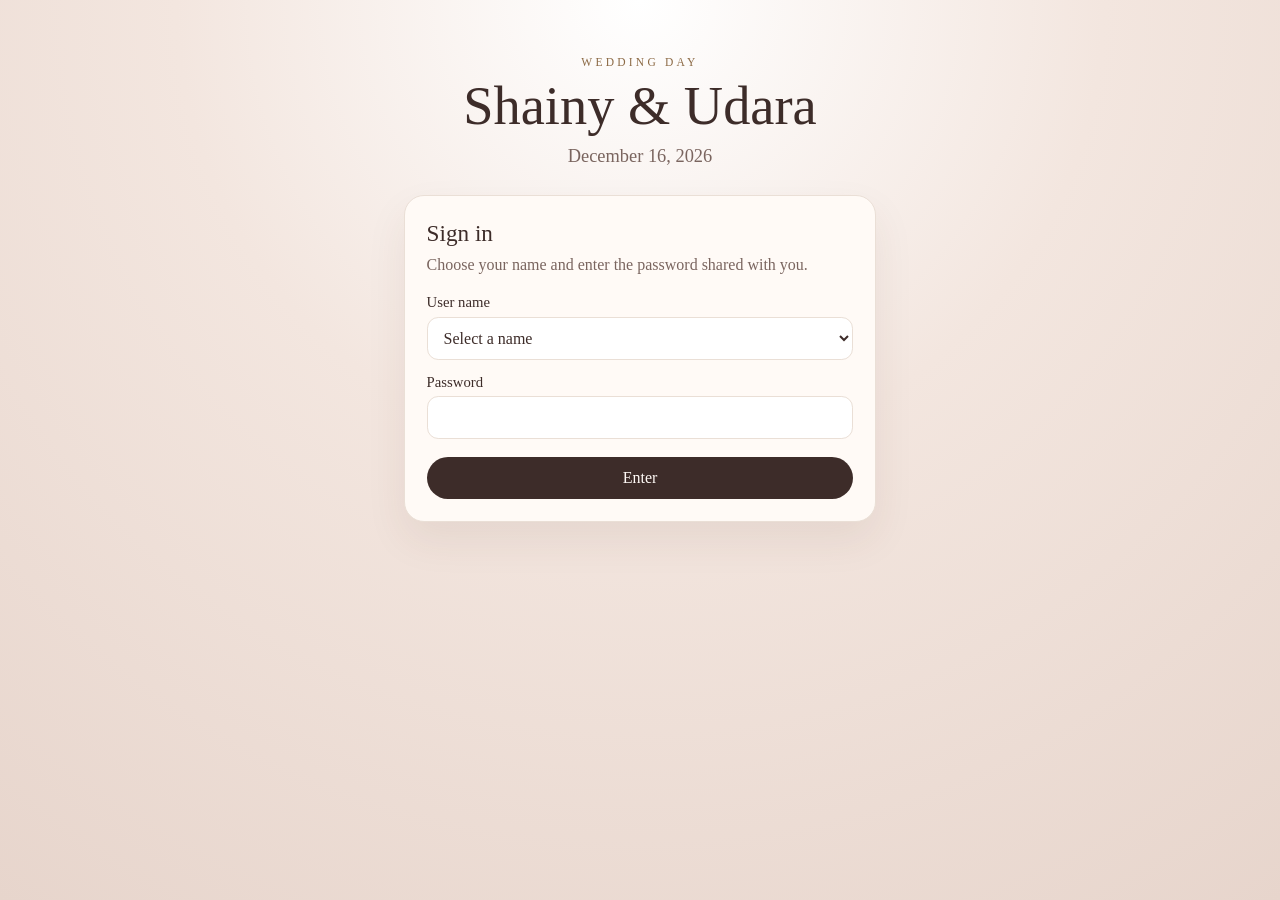
==== index.html @ 3e4f76e8 "Add files via upload" ====
<!DOCTYPE html>
<html lang="en">
<head>
  <meta charset="UTF-8">
  <meta name="viewport" content="width=device-width, initial-scale=1">
  <title>Shainy &amp; Udara · Dec 16, 2026</title>
  <link rel="stylesheet" href="styles.css">
</head>
<body>
  <div class="page">
    <header class="mast">
      <p class="eyebrow">Wedding day</p>
      <h1>Shainy &amp; Udara</h1>
      <p class="date">December 16, 2026</p>
    </header>

    <main id="gate" class="card">
      <h2>Sign in</h2>
      <p class="lead">Choose your name and enter the password shared with you.</p>

      <form id="login-form" autocomplete="on">
        <label for="user">User name</label>
        <select id="user" name="username" required>
          <option value="" selected disabled>Select a name</option>
          <option>Udara</option>
          <option>Shainy</option>
          <option>Grandeezza</option>
          <option>VMASTER</option>
          <option>Senuri-Deco</option>
          <option>WIFI music</option>
          <option value="__other">Other</option>
        </select>

        <div id="other-wrap" class="other-wrap" hidden>
          <label for="other-user">Other name</label>
          <select id="other-user" name="otherUsername">
            <option value="" selected disabled>Select a name</option>
            <option>Naveen</option>
            <option>Roshen</option>
            <option>Sewwandi</option>
            <option>Shehan</option>
            <option>Sandani</option>
            <option>Dilki</option>
            <option>Udari</option>
            <option>Shashik</option>
            <option>Samith</option>
            <option>Ruchira</option>
            <option>Ruwan</option>
            <option>Sanda</option>
            <option>Dulitha</option>
          </select>
        </div>

        <label for="password">Password</label>
        <input id="password" name="password" type="password" autocomplete="current-password" required>

        <p id="login-error" class="error" role="alert" hidden>That name and password do not match. Try again.</p>

        <button type="submit">Enter</button>
      </form>
    </main>

    <main id="home" class="card home" hidden>
      <p class="welcome">Welcome, <span id="who"></span></p>
      <p class="lead">This page is ready for the wedding checks we will add next.</p>
      <button id="sign-out" type="button">Sign out</button>
    </main>
  </div>
  <script src="app.js"></script>
</body>
</html>
---- styles.css ----
:root {
  --ink: #3d2c29;
  --muted: #7a655f;
  --paper: #fffaf6;
  --line: #eadfd6;
  --gold: #8c6a45;
  --blush: #f3e6df;
  --error: #8f3d3d;
}

* { box-sizing: border-box; }

body {
  margin: 0;
  min-height: 100vh;
  font-family: Georgia, "Times New Roman", serif;
  color: var(--ink);
  background:
    radial-gradient(circle at top, #fff 0%, var(--blush) 42%, #e7d5cc 100%);
}

.page {
  max-width: 32rem;
  margin: 0 auto;
  padding: 3.5rem 1.25rem 4rem;
}

.mast {
  text-align: center;
  margin-bottom: 1.75rem;
}

.eyebrow {
  letter-spacing: 0.28em;
  text-transform: uppercase;
  font-size: 0.72rem;
  color: var(--gold);
  margin: 0 0 0.6rem;
}

h1 {
  font-weight: normal;
  font-size: clamp(2.4rem, 7vw, 3.4rem);
  margin: 0;
  line-height: 1.05;
}

.date {
  margin: 0.7rem 0 0;
  font-size: 1.15rem;
  color: var(--muted);
}

.card {
  background: var(--paper);
  border: 1px solid var(--line);
  border-radius: 1.25rem;
  padding: 1.5rem 1.35rem 1.4rem;
  box-shadow: 0 18px 40px rgba(90, 55, 40, 0.08);
}

h2 {
  margin: 0 0 0.35rem;
  font-weight: normal;
  font-size: 1.45rem;
}

.lead {
  margin: 0 0 1.15rem;
  color: var(--muted);
  line-height: 1.45;
}

label {
  display: block;
  font-size: 0.92rem;
  margin: 0.85rem 0 0.35rem;
}

select,
input,
button {
  font: inherit;
}

select,
input {
  width: 100%;
  padding: 0.7rem 0.75rem;
  border: 1px solid var(--line);
  border-radius: 0.7rem;
  background: #fff;
  color: var(--ink);
}

button {
  width: 100%;
  margin-top: 1.15rem;
  padding: 0.75rem 1rem;
  border: 0;
  border-radius: 999px;
  background: var(--ink);
  color: #fffaf6;
  cursor: pointer;
}

button:hover { background: #2a1e1c; }

.other-wrap { margin-top: 0.2rem; }

.error {
  margin: 0.85rem 0 0;
  color: var(--error);
  font-size: 0.95rem;
}

.welcome {
  margin: 0 0 0.4rem;
  font-size: 1.35rem;
}
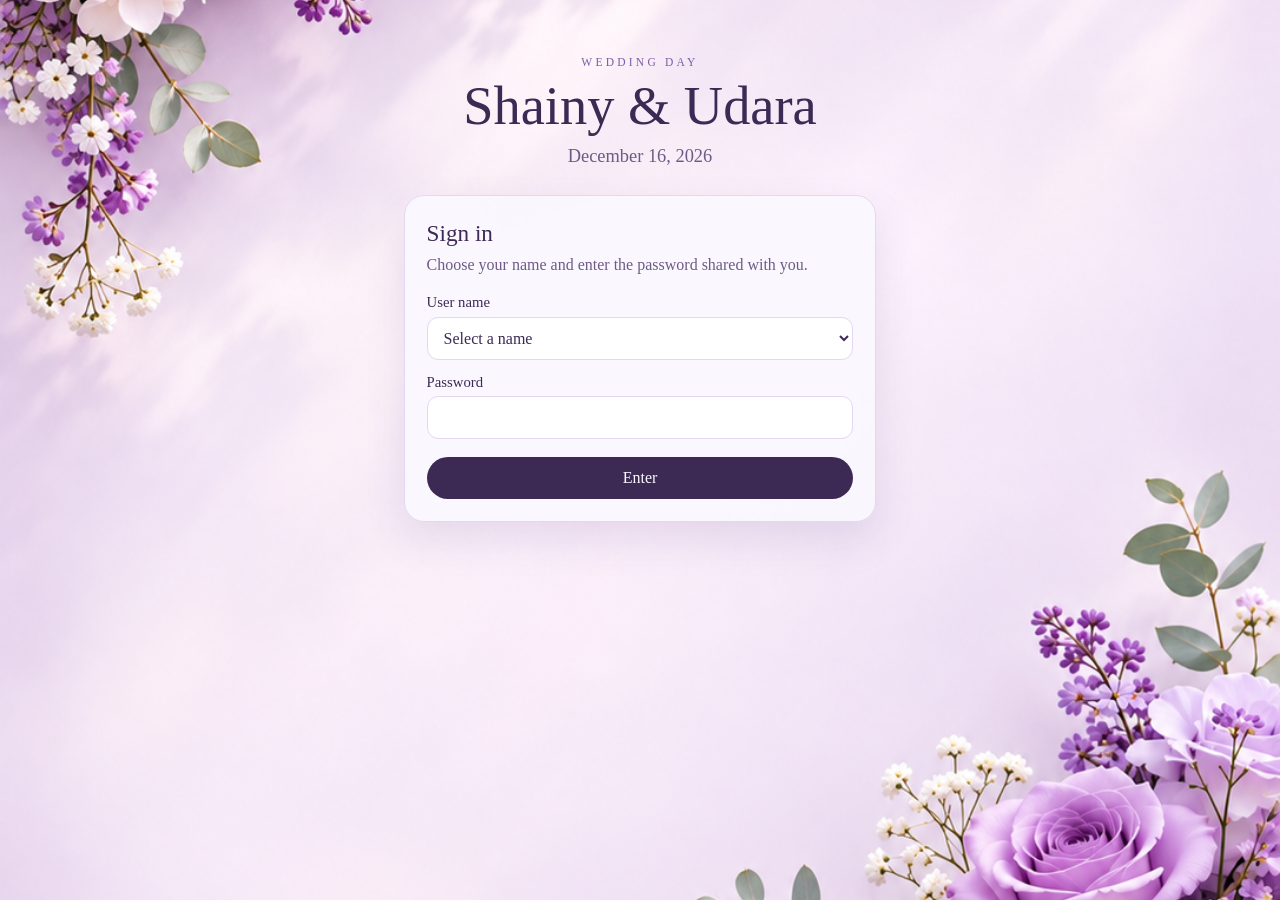
==== commit c081824e: "Add files via upload" ====
--- a/index.html
+++ b/index.html
@@ -18,7 +18,7 @@
       <h2>Sign in</h2>
       <p class="lead">Choose your name and enter the password shared with you.</p>
 
-      <form id="login-form" autocomplete="on">
+      <form id="login-form" autocomplete="off">
         <label for="user">User name</label>
         <select id="user" name="username" required>
           <option value="" selected disabled>Select a name</option>
--- a/styles.css
+++ b/styles.css
@@ -1,11 +1,11 @@
 :root {
-  --ink: #3d2c29;
-  --muted: #7a655f;
-  --paper: #fffaf6;
-  --line: #eadfd6;
-  --gold: #8c6a45;
-  --blush: #f3e6df;
-  --error: #8f3d3d;
+  --ink: #3c2a55;
+  --muted: #6d5b86;
+  --paper: #fbf8ff;
+  --line: #e3d7f2;
+  --gold: #7a5ea8;
+  --blush: #efe6fb;
+  --error: #8a3d62;
 }
 
 * { box-sizing: border-box; }
@@ -16,7 +16,8 @@
   font-family: Georgia, "Times New Roman", serif;
   color: var(--ink);
   background:
-    radial-gradient(circle at top, #fff 0%, var(--blush) 42%, #e7d5cc 100%);
+    url("Lavender%20Floral%20Elegance%20Background.png") center / cover no-repeat fixed,
+    #efe6fb;
 }
 
 .page {
@@ -52,11 +53,11 @@
 }
 
 .card {
-  background: var(--paper);
+  background: rgba(251, 248, 255, 0.92);
   border: 1px solid var(--line);
   border-radius: 1.25rem;
   padding: 1.5rem 1.35rem 1.4rem;
-  box-shadow: 0 18px 40px rgba(90, 55, 40, 0.08);
+  box-shadow: 0 18px 40px rgba(74, 48, 120, 0.12);
 }
 
 h2 {
@@ -100,11 +101,11 @@
   border: 0;
   border-radius: 999px;
   background: var(--ink);
-  color: #fffaf6;
+  color: #fbf8ff;
   cursor: pointer;
 }
 
-button:hover { background: #2a1e1c; }
+button:hover { background: #2c1d44; }
 
 .other-wrap { margin-top: 0.2rem; }
 
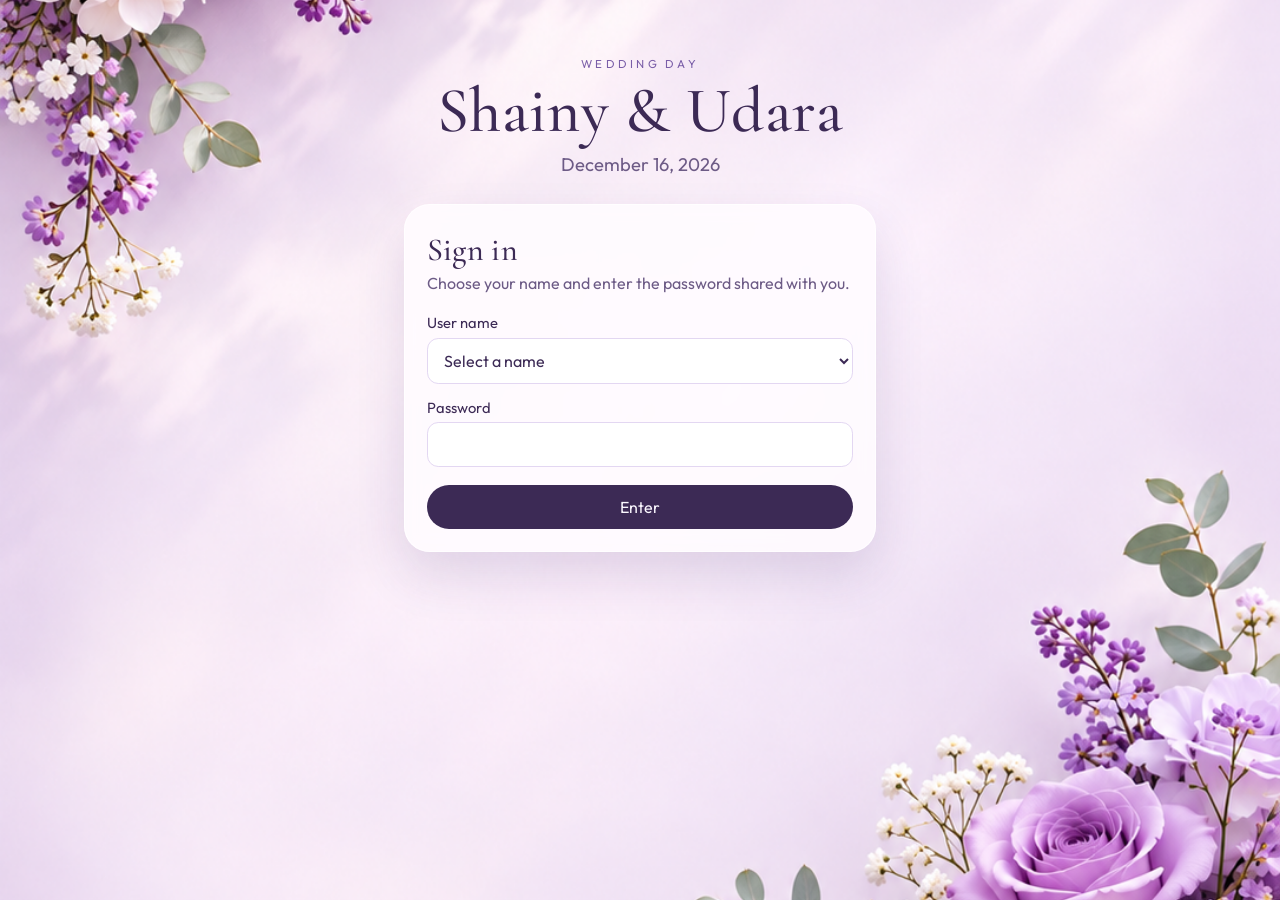
==== commit dadf2a2b: "Add files via upload" ====
--- a/index.html
+++ b/index.html
@@ -4,6 +4,9 @@
   <meta charset="UTF-8">
   <meta name="viewport" content="width=device-width, initial-scale=1">
   <title>Shainy &amp; Udara · Dec 16, 2026</title>
+  <link rel="preconnect" href="https://fonts.googleapis.com">
+  <link rel="preconnect" href="https://fonts.gstatic.com" crossorigin>
+  <link href="https://fonts.googleapis.com/css2?family=Cormorant+Garamond:ital,wght@0,500;0,600;1,500&family=Outfit:wght@300;400;500&display=swap" rel="stylesheet">
   <link rel="stylesheet" href="styles.css">
 </head>
 <body>
@@ -62,8 +65,9 @@
 
     <main id="home" class="card home" hidden>
       <p class="welcome">Welcome, <span id="who"></span></p>
-      <p class="lead">This page is ready for the wedding checks we will add next.</p>
-      <button id="sign-out" type="button">Sign out</button>
+      <p class="lead">Choose a section to open.</p>
+      <nav id="sections" class="sections" aria-label="Wedding sections"></nav>
+      <button id="sign-out" type="button" class="quiet">Sign out</button>
     </main>
   </div>
   <script src="app.js"></script>
--- a/styles.css
+++ b/styles.css
@@ -1,3 +1,5 @@
+@import url("https://fonts.googleapis.com/css2?family=Cormorant+Garamond:ital,wght@0,500;0,600;1,500&family=Outfit:wght@300;400;500&display=swap");
+
 :root {
   --ink: #3c2a55;
   --muted: #6d5b86;
@@ -13,10 +15,10 @@
 body {
   margin: 0;
   min-height: 100vh;
-  font-family: Georgia, "Times New Roman", serif;
+  font-family: Outfit, Georgia, sans-serif;
   color: var(--ink);
   background:
-    url("Lavender%20Floral%20Elegance%20Background.png") center / cover no-repeat fixed,
+    url("background.png") center / cover no-repeat,
     #efe6fb;
 }
 
@@ -40,10 +42,12 @@
 }
 
 h1 {
-  font-weight: normal;
-  font-size: clamp(2.4rem, 7vw, 3.4rem);
+  font-family: "Cormorant Garamond", Georgia, serif;
+  font-weight: 500;
+  font-size: clamp(2.8rem, 8vw, 4rem);
   margin: 0;
-  line-height: 1.05;
+  line-height: 0.95;
+  letter-spacing: 0.01em;
 }
 
 .date {
@@ -53,17 +57,21 @@
 }
 
 .card {
-  background: rgba(251, 248, 255, 0.92);
-  border: 1px solid var(--line);
-  border-radius: 1.25rem;
-  padding: 1.5rem 1.35rem 1.4rem;
-  box-shadow: 0 18px 40px rgba(74, 48, 120, 0.12);
-}
-
-h2 {
-  margin: 0 0 0.35rem;
-  font-weight: normal;
-  font-size: 1.45rem;
+  background: rgba(255, 252, 255, 0.86);
+  border: 1px solid rgba(255, 255, 255, 0.7);
+  border-radius: 1.6rem;
+  padding: 1.6rem 1.35rem 1.35rem;
+  box-shadow: 0 24px 50px rgba(62, 36, 110, 0.14);
+  backdrop-filter: blur(8px);
+}
+
+h2,
+.welcome {
+  font-family: "Cormorant Garamond", Georgia, serif;
+  font-weight: 500;
+  font-size: 2rem;
+  margin: 0 0 0.15rem;
+  letter-spacing: 0.01em;
 }
 
 .lead {
@@ -107,6 +115,83 @@
 
 button:hover { background: #2c1d44; }
 
+.sections {
+  display: grid;
+  gap: 0.65rem;
+  margin-top: 1rem;
+}
+
+.section-link {
+  display: flex;
+  align-items: center;
+  gap: 0.85rem;
+  padding: 0.72rem 0.85rem;
+  border-radius: 1rem;
+  background: rgba(255, 255, 255, 0.72);
+  border: 1px solid rgba(203, 182, 230, 0.7);
+  color: var(--ink);
+  text-decoration: none;
+  line-height: 1.25;
+}
+
+.section-link:hover {
+  background: #fff;
+  border-color: #b89ad8;
+  transform: translateY(-1px);
+}
+
+.section-icon {
+  width: 2.4rem;
+  height: 2.4rem;
+  flex: 0 0 auto;
+  display: grid;
+  place-items: center;
+  border-radius: 0.8rem;
+  background: linear-gradient(180deg, #f7f1ff, #efe4fb);
+  font-size: 1.15rem;
+}
+
+.section-copy {
+  display: flex;
+  flex-direction: column;
+  min-width: 0;
+}
+
+.section-copy strong {
+  font-weight: 500;
+  font-size: 0.98rem;
+}
+
+.section-copy span {
+  color: var(--muted);
+  font-size: 0.78rem;
+  font-weight: 300;
+}
+
+.section-go {
+  margin-left: auto;
+  color: var(--gold);
+  font-size: 1.1rem;
+}
+
+button.quiet {
+  background: transparent;
+  color: var(--muted);
+  border: 1px solid var(--line);
+}
+
+button.quiet:hover {
+  background: #fff;
+  color: var(--ink);
+}
+
+.back {
+  display: inline-block;
+  margin-bottom: 0.8rem;
+  color: var(--gold);
+  text-decoration: none;
+}
+
 .other-wrap { margin-top: 0.2rem; }
 
 .error {
@@ -115,7 +200,4 @@
   font-size: 0.95rem;
 }
 
-.welcome {
-  margin: 0 0 0.4rem;
-  font-size: 1.35rem;
-}
+.welcome { margin: 0 0 0.15rem; }
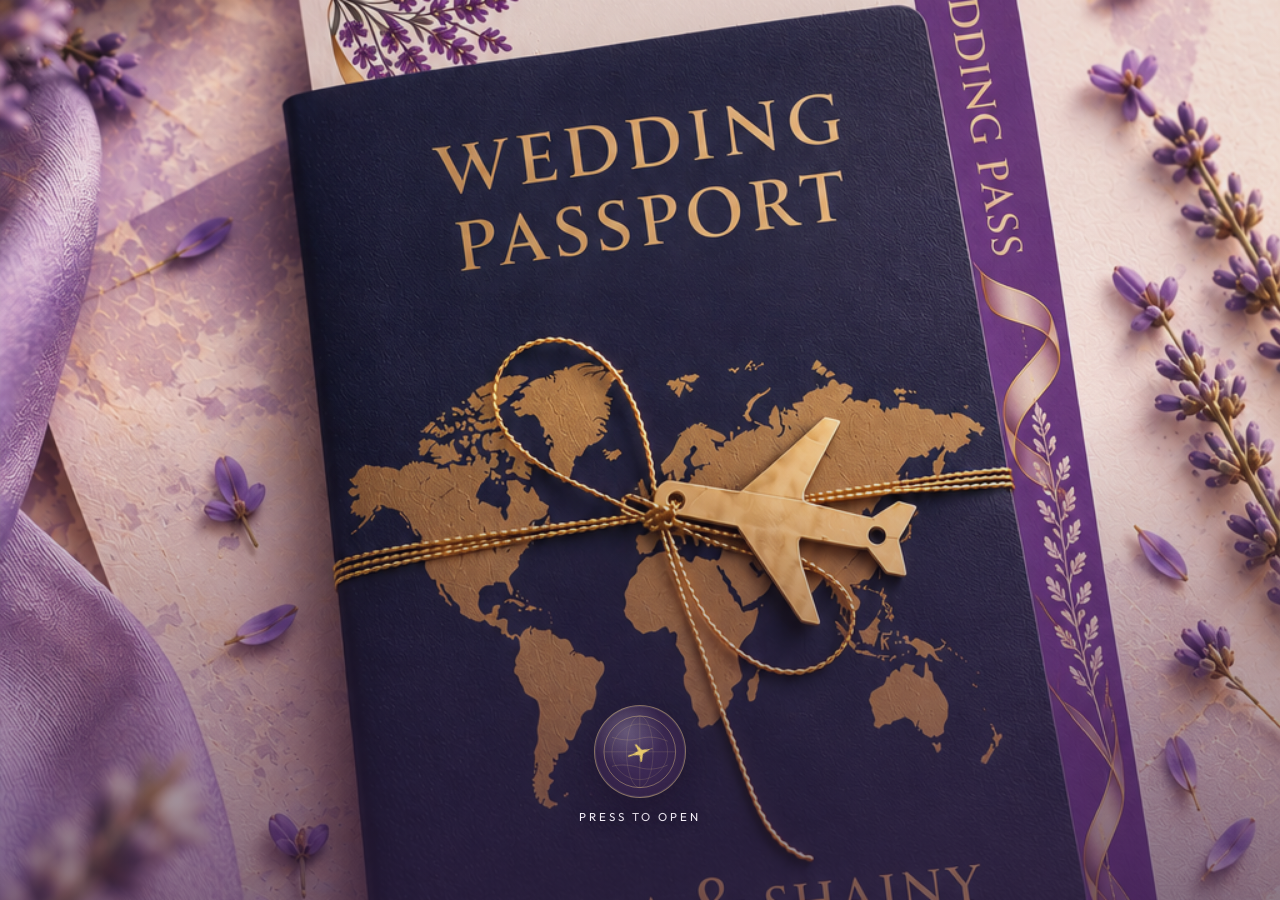
==== commit cbd425c0: "Add files via upload" ====
--- a/index.html
+++ b/index.html
@@ -1,75 +1,279 @@
 <!DOCTYPE html>
 <html lang="en">
-<head>
-  <meta charset="UTF-8">
-  <meta name="viewport" content="width=device-width, initial-scale=1">
-  <title>Shainy &amp; Udara · Dec 16, 2026</title>
-  <link rel="preconnect" href="https://fonts.googleapis.com">
-  <link rel="preconnect" href="https://fonts.gstatic.com" crossorigin>
-  <link href="https://fonts.googleapis.com/css2?family=Cormorant+Garamond:ital,wght@0,500;0,600;1,500&family=Outfit:wght@300;400;500&display=swap" rel="stylesheet">
-  <link rel="stylesheet" href="styles.css">
-</head>
-<body>
-  <div class="page">
-    <header class="mast">
-      <p class="eyebrow">Wedding day</p>
-      <h1>Shainy &amp; Udara</h1>
-      <p class="date">December 16, 2026</p>
-    </header>
-
-    <main id="gate" class="card">
-      <h2>Sign in</h2>
-      <p class="lead">Choose your name and enter the password shared with you.</p>
-
-      <form id="login-form" autocomplete="off">
-        <label for="user">User name</label>
-        <select id="user" name="username" required>
-          <option value="" selected disabled>Select a name</option>
-          <option>Udara</option>
-          <option>Shainy</option>
-          <option>Grandeezza</option>
-          <option>VMASTER</option>
-          <option>Senuri-Deco</option>
-          <option>WIFI music</option>
-          <option value="__other">Other</option>
-        </select>
-
-        <div id="other-wrap" class="other-wrap" hidden>
-          <label for="other-user">Other name</label>
-          <select id="other-user" name="otherUsername">
-            <option value="" selected disabled>Select a name</option>
-            <option>Naveen</option>
-            <option>Roshen</option>
-            <option>Sewwandi</option>
-            <option>Shehan</option>
-            <option>Sandani</option>
-            <option>Dilki</option>
-            <option>Udari</option>
-            <option>Shashik</option>
-            <option>Samith</option>
-            <option>Ruchira</option>
-            <option>Ruwan</option>
-            <option>Sanda</option>
-            <option>Dulitha</option>
-          </select>
+  <head>
+    <meta charset="UTF-8" />
+    <meta
+      name="viewport"
+      content="width=device-width, initial-scale=1.0, viewport-fit=cover"
+    />
+    <meta http-equiv="Cache-Control" content="no-cache, no-store, must-revalidate" />
+    <meta http-equiv="Pragma" content="no-cache" />
+    <meta http-equiv="Expires" content="0" />
+    <title>Udara & Shainy — Wedding Invitation</title>
+    <meta
+      name="description"
+      content="You're invited to the wedding of Udara & Shainy. Ceremony at 3:30 PM, St. Anne's Church, Kurana. Reception at 6:30 PM, Grandeeza Hotel, Negombo."
+    />
+    <link rel="preconnect" href="https://fonts.googleapis.com" />
+    <link rel="preconnect" href="https://fonts.gstatic.com" crossorigin />
+    <link
+      href="https://fonts.googleapis.com/css2?family=Cormorant+Garamond:ital,wght@0,400;0,500;0,600;1,400;1,500&family=Great+Vibes&family=Outfit:wght@300;400;500&display=swap"
+      rel="stylesheet"
+    />
+    <link rel="stylesheet" href="styles.css?v=20261121a" />
+  </head>
+  <body>
+    <!-- Premium cover — only the round button / text opens -->
+    <section class="cover" id="cover">
+      <div class="cover-media" aria-hidden="true">
+        <img
+          class="cover-photo"
+          src="cover.png"
+          alt=""
+          width="1080"
+          height="1920"
+          decoding="async"
+          draggable="false"
+        />
+        <div class="cover-veil"></div>
+      </div>
+
+      <div
+        class="open-btn"
+        id="openBtn"
+        role="button"
+        tabindex="0"
+        aria-label="Press to open the invitation"
+      >
+        <span class="open-orb" aria-hidden="true">
+          <svg class="open-map" viewBox="0 0 120 120" fill="none">
+            <circle cx="60" cy="60" r="54" stroke="currentColor" stroke-width="1.5" opacity="0.55" />
+            <circle cx="60" cy="60" r="42" stroke="currentColor" stroke-width="0.8" opacity="0.35" />
+            <ellipse cx="60" cy="60" rx="20" ry="54" stroke="currentColor" stroke-width="0.8" opacity="0.35" />
+            <path d="M6 60h108M60 6v108" stroke="currentColor" stroke-width="0.8" opacity="0.35" />
+            <path
+              d="M18 38c12 4 28 6 42 2 14-4 28-2 42 4M18 82c14-4 28-2 42 2s28 2 42-4"
+              stroke="currentColor"
+              stroke-width="0.9"
+              opacity="0.4"
+            />
+          </svg>
+          <svg class="open-plane" viewBox="0 0 64 64" fill="currentColor">
+            <path
+              d="M62 32c0 1.1-.7 1.9-2 2.2L38 39.5 30 56h-3.8l3.5-16.2L16 36H5.2C3.4 36 2.4 35 3 33.6c.3-.7 1-1.1 2-1.1H16l13.7-3.3L26.2 13H30l8 16.2 22 5.3c1.3.3 2 1.1 2 2.5z"
+            />
+          </svg>
+        </span>
+        <span class="open-main">Press to open</span>
+      </div>
+
+      <div class="petal-burst" id="petalBurst" aria-hidden="true"></div>
+    </section>
+
+    <audio
+      id="weddingMusic"
+      src="wedding-music.mp3"
+      loop
+      preload="auto"
+      playsinline
+    ></audio>
+    <button
+      type="button"
+      class="music-toggle"
+      id="musicToggle"
+      aria-label="Mute music"
+      hidden
+    >
+      <span class="music-toggle-icon" aria-hidden="true">♪</span>
+    </button>
+
+    <!-- Passport invitation details -->
+    <main class="invite" id="invite" hidden>
+      <div class="passport" id="passport">
+        <div class="passport-book">
+          <div class="passport-inside-left">
+            <p class="left-note">Two Hearts</p>
+            <div class="crest" aria-hidden="true">✈</div>
+            <p class="left-note">One journey.</p>
+          </div>
+
+          <div class="passport-page">
+            <div class="romance-float" aria-hidden="true">
+              <span>♥</span>
+              <span>♥</span>
+              <span>♥</span>
+              <span>♥</span>
+            </div>
+
+            <p class="parents-line">Son of Mr. &amp; Mrs. L.D. Karunadasa</p>
+            <p class="parents-join" aria-hidden="true">
+              <span></span><em>&amp;</em><span></span>
+            </p>
+            <p class="parents-line">Daughter of Mr. &amp; Mrs. P.V.D.L. Roy</p>
+
+            <h2 class="page-names">Udara <span>&amp;</span> Shainy</h2>
+
+            <p class="invite-copy">
+              Together with our families, we request the pleasure of your presence
+            </p>
+
+            <p class="guest-name" id="guestName">Guest</p>
+
+            <p class="invite-copy">at our wedding ceremony.</p>
+
+            <p class="heart-rule" aria-hidden="true">
+              <span></span><i>♥</i><span></span>
+            </p>
+
+            <div class="destinations">
+              <article class="destination">
+                <p class="destination-label">First destination</p>
+                <h3 class="destination-title">Holy Matrimony</h3>
+                <div class="destination-row">
+                  <span class="destination-icon" aria-hidden="true">
+                    <img src="church.png" alt="" width="64" height="64" />
+                  </span>
+                  <div class="destination-info">
+                    <p class="destination-place">St. Anne's Church, Kurana</p>
+                    <p class="destination-date">December 16, 2026</p>
+                    <p class="destination-time">Ceremony time: 3:30 PM</p>
+                  </div>
+                </div>
+                <a
+                  class="destination-map"
+                  href="https://maps.app.goo.gl/Bbpmd7AQUQ8CguSY6"
+                  target="_blank"
+                  rel="noopener noreferrer"
+                  >Get Direction</a
+                >
+              </article>
+
+              <article class="destination">
+                <p class="destination-label">Final destination</p>
+                <h3 class="destination-title">Wedding Reception</h3>
+                <div class="destination-row">
+                  <span class="destination-icon" aria-hidden="true">
+                    <svg viewBox="0 0 64 64" fill="currentColor" role="img">
+                      <title>Hotel</title>
+                      <!-- Building -->
+                      <rect x="10" y="8" width="44" height="50" rx="2" />
+                      <!-- Windows grid -->
+                      <g fill="var(--paper, #f7f2fb)">
+                        <rect x="16" y="14" width="7" height="7" rx="0.8" />
+                        <rect x="28.5" y="14" width="7" height="7" rx="0.8" />
+                        <rect x="41" y="14" width="7" height="7" rx="0.8" />
+                        <rect x="16" y="26" width="7" height="7" rx="0.8" />
+                        <rect x="28.5" y="26" width="7" height="7" rx="0.8" />
+                        <rect x="41" y="26" width="7" height="7" rx="0.8" />
+                        <rect x="16" y="38" width="7" height="7" rx="0.8" />
+                        <rect x="41" y="38" width="7" height="7" rx="0.8" />
+                      </g>
+                      <!-- Door -->
+                      <rect x="27" y="40" width="10" height="18" rx="1" fill="var(--paper, #f7f2fb)" />
+                    </svg>
+                  </span>
+                  <div class="destination-info">
+                    <p class="destination-place">Grandeeza Hotel, Negombo</p>
+                    <p class="destination-date">December 16, 2026</p>
+                    <p class="destination-time">Reception time: 6:30 PM</p>
+                  </div>
+                </div>
+                <a
+                  class="destination-map"
+                  href="https://maps.app.goo.gl/vfWdKmS5FkgESbeeA"
+                  target="_blank"
+                  rel="noopener noreferrer"
+                  >Get Direction</a
+                >
+              </article>
+            </div>
+
+            <a class="rsvp-link" href="#rsvp">RSVP</a>
+          </div>
         </div>
-
-        <label for="password">Password</label>
-        <input id="password" name="password" type="password" autocomplete="current-password" required>
-
-        <p id="login-error" class="error" role="alert" hidden>That name and password do not match. Try again.</p>
-
-        <button type="submit">Enter</button>
-      </form>
+      </div>
+
+      <section
+        class="countdown-section"
+        id="countdown"
+        aria-label="Countdown to the ceremony on December 16, 2026 at 3:30 PM"
+      >
+        <p class="countdown-date">Wednesday · December 16 · 2026</p>
+        <p class="countdown-time">Ceremony begins at 3:30 PM</p>
+        <div class="countdown">
+          <div class="countdown-unit">
+            <span id="cdDays">00</span>
+            <small>Days</small>
+          </div>
+          <div class="countdown-unit">
+            <span id="cdHours">00</span>
+            <small>Hours</small>
+          </div>
+          <div class="countdown-unit">
+            <span id="cdMinutes">00</span>
+            <small>Minutes</small>
+          </div>
+          <div class="countdown-unit">
+            <span id="cdSeconds">00</span>
+            <small>Seconds</small>
+          </div>
+        </div>
+      </section>
+
+      <section class="rsvp-deadline" aria-label="RSVP deadline">
+        <p class="rsvp-deadline-label">Please reply by</p>
+        <p class="rsvp-deadline-date" id="rsvpDeadlineDate">November 20, 2026</p>
+      </section>
+
+      <section class="rsvp" id="rsvp">
+        <p class="rsvp-eyebrow">Kindly respond</p>
+        <h3 class="rsvp-title">Will you join us?</h3>
+        <form class="rsvp-form" id="rsvpForm">
+          <label>
+            Full name
+            <input type="text" name="name" required placeholder="Your name" />
+          </label>
+          <label>
+            Response
+            <select name="response" required>
+              <option value="" disabled selected>Select</option>
+              <option value="yes">Joyfully accepts</option>
+              <option value="no">Regretfully declines</option>
+            </select>
+          </label>
+          <label>
+            Message
+            <textarea name="message" rows="3" placeholder="Optional"></textarea>
+          </label>
+          <button type="submit">Send RSVP</button>
+          <p class="rsvp-note" id="rsvpNote">
+            Your reply is saved to our Google Sheet.
+          </p>
+          <p class="rsvp-success" id="rsvpSuccess" hidden>
+            Thank you — your RSVP was received.
+          </p>
+        </form>
+      </section>
+
+      <section class="seating" id="seating" hidden>
+        <p class="seating-eyebrow">Reception seating</p>
+        <h3 class="seating-title">Your table</h3>
+        <p class="seating-number" id="seatingNumber">Table —</p>
+        <figure class="seating-plan" id="seatingPlan" hidden>
+          <img
+            src="Seating_plan.png"
+            alt="Wedding hall floor plan"
+            width="1200"
+            height="900"
+            loading="lazy"
+            decoding="async"
+          />
+        </figure>
+        <p class="seating-note" id="seatingNote"></p>
+      </section>
     </main>
 
-    <main id="home" class="card home" hidden>
-      <p class="welcome">Welcome, <span id="who"></span></p>
-      <p class="lead">Choose a section to open.</p>
-      <nav id="sections" class="sections" aria-label="Wedding sections"></nav>
-      <button id="sign-out" type="button" class="quiet">Sign out</button>
-    </main>
-  </div>
-  <script src="app.js"></script>
-</body>
+    <script src="guests.js?v=20261125b"></script>
+    <script src="main.js?v=20261125b"></script>
+  </body>
 </html>
--- a/styles.css
+++ b/styles.css
@@ -1,203 +1,1219 @@
-@import url("https://fonts.googleapis.com/css2?family=Cormorant+Garamond:ital,wght@0,500;0,600;1,500&family=Outfit:wght@300;400;500&display=swap");
-
 :root {
-  --ink: #3c2a55;
-  --muted: #6d5b86;
-  --paper: #fbf8ff;
-  --line: #e3d7f2;
-  --gold: #7a5ea8;
-  --blush: #efe6fb;
-  --error: #8a3d62;
-}
-
-* { box-sizing: border-box; }
-
+  --lav-50: #f7f2fb;
+  --lav-100: #ebe0f4;
+  --lav-200: #d7c2e8;
+  --lav-400: #a87fca;
+  --lav-500: #8f63b5;
+  --lav-700: #5c3d7a;
+  --lav-900: #2f1d40;
+  --ink: #2a1f33;
+  --paper: #fbf8fd;
+  --gold: #c9b07a;
+  --font-script: "Great Vibes", cursive;
+  --font-serif: "Cormorant Garamond", Georgia, serif;
+  --font-body: "Outfit", system-ui, sans-serif;
+  --safe-top: env(safe-area-inset-top, 0px);
+  --safe-bottom: env(safe-area-inset-bottom, 0px);
+  --safe-x: max(1rem, env(safe-area-inset-left, 0px), env(safe-area-inset-right, 0px));
+}
+
+*,
+*::before,
+*::after {
+  box-sizing: border-box;
+}
+
+html {
+  -webkit-text-size-adjust: 100%;
+}
+
+html,
 body {
   margin: 0;
-  min-height: 100vh;
-  font-family: Outfit, Georgia, sans-serif;
+  min-height: 100%;
+}
+
+body {
+  font-family: var(--font-body);
   color: var(--ink);
-  background:
-    url("background.png") center / cover no-repeat,
-    #efe6fb;
-}
-
-.page {
-  max-width: 32rem;
-  margin: 0 auto;
-  padding: 3.5rem 1.25rem 4rem;
-}
-
-.mast {
-  text-align: center;
-  margin-bottom: 1.75rem;
-}
-
-.eyebrow {
-  letter-spacing: 0.28em;
-  text-transform: uppercase;
-  font-size: 0.72rem;
-  color: var(--gold);
-  margin: 0 0 0.6rem;
-}
-
-h1 {
-  font-family: "Cormorant Garamond", Georgia, serif;
-  font-weight: 500;
-  font-size: clamp(2.8rem, 8vw, 4rem);
+  background: linear-gradient(165deg, #f4ecf9 0%, #e3d0f0 50%, #d8bfe8 100%);
+  overflow-x: hidden;
+}
+
+/* —— Cover (mobile first) —— */
+.cover {
+  position: fixed;
+  inset: 0;
+  z-index: 20;
+  display: flex;
+  flex-direction: column;
+  justify-content: flex-end;
+  align-items: center;
+  padding:
+    calc(1.25rem + var(--safe-top))
+    var(--safe-x)
+    calc(2rem + var(--safe-bottom));
+  overflow: hidden;
+  user-select: none;
+  transition: opacity 0.75s ease, visibility 0.75s ease;
+}
+
+.cover.is-opening .cover-photo {
+  transform: scale(1.06);
+  filter: blur(1.5px);
+}
+
+.cover.is-opening .cover-veil {
+  background: rgba(47, 29, 64, 0.35);
+}
+
+.cover.is-opening .open-btn {
+  opacity: 0;
+  transform: translateY(10px);
+  pointer-events: none;
+}
+
+.cover.is-gone {
+  opacity: 0;
+  visibility: hidden;
+  pointer-events: none;
+}
+
+.cover-media {
+  position: absolute;
+  inset: 0;
+  pointer-events: none;
+}
+
+.cover-photo {
+  width: 100%;
+  height: 100%;
+  object-fit: cover;
+  object-position: center center;
+  display: block;
+  pointer-events: none;
+  user-select: none;
+  -webkit-user-drag: none;
+  transition: transform 1.4s ease, filter 1.2s ease;
+}
+
+.cover-veil {
+  position: absolute;
+  inset: 0;
+  background: linear-gradient(
+    180deg,
+    rgba(47, 29, 64, 0.08) 0%,
+    rgba(47, 29, 64, 0.05) 45%,
+    rgba(47, 29, 64, 0.55) 100%
+  );
+  transition: background 0.8s ease;
+  pointer-events: none;
+}
+
+.open-btn {
+  -webkit-appearance: none;
+  appearance: none;
   margin: 0;
-  line-height: 0.95;
-  letter-spacing: 0.01em;
-}
-
-.date {
-  margin: 0.7rem 0 0;
-  font-size: 1.15rem;
-  color: var(--muted);
-}
-
-.card {
-  background: rgba(255, 252, 255, 0.86);
-  border: 1px solid rgba(255, 255, 255, 0.7);
-  border-radius: 1.6rem;
-  padding: 1.6rem 1.35rem 1.35rem;
-  box-shadow: 0 24px 50px rgba(62, 36, 110, 0.14);
-  backdrop-filter: blur(8px);
-}
-
-h2,
-.welcome {
-  font-family: "Cormorant Garamond", Georgia, serif;
-  font-weight: 500;
-  font-size: 2rem;
-  margin: 0 0 0.15rem;
-  letter-spacing: 0.01em;
-}
-
-.lead {
-  margin: 0 0 1.15rem;
-  color: var(--muted);
-  line-height: 1.45;
-}
-
-label {
-  display: block;
-  font-size: 0.92rem;
-  margin: 0.85rem 0 0.35rem;
-}
-
-select,
-input,
-button {
-  font: inherit;
-}
-
-select,
-input {
-  width: 100%;
-  padding: 0.7rem 0.75rem;
-  border: 1px solid var(--line);
-  border-radius: 0.7rem;
-  background: #fff;
-  color: var(--ink);
-}
-
-button {
-  width: 100%;
-  margin-top: 1.15rem;
-  padding: 0.75rem 1rem;
   border: 0;
-  border-radius: 999px;
-  background: var(--ink);
-  color: #fbf8ff;
+  border-radius: 0;
+  outline: none;
+  box-shadow: none;
+  background: transparent !important;
+  background-color: transparent !important;
+  background-image: none !important;
+  position: relative;
+  z-index: 2;
+  color: #f7f2fb;
+  padding: 1.25rem 1.5rem;
+  display: grid;
+  gap: 0.7rem;
+  justify-items: center;
+  align-content: center;
+  font-family: var(--font-body);
   cursor: pointer;
-}
-
-button:hover { background: #2c1d44; }
-
-.sections {
-  display: grid;
-  gap: 0.65rem;
-  margin-top: 1rem;
-}
-
-.section-link {
-  display: flex;
-  align-items: center;
-  gap: 0.85rem;
-  padding: 0.72rem 0.85rem;
-  border-radius: 1rem;
-  background: rgba(255, 255, 255, 0.72);
-  border: 1px solid rgba(203, 182, 230, 0.7);
-  color: var(--ink);
-  text-decoration: none;
-  line-height: 1.25;
-}
-
-.section-link:hover {
-  background: #fff;
-  border-color: #b89ad8;
-  transform: translateY(-1px);
-}
-
-.section-icon {
-  width: 2.4rem;
-  height: 2.4rem;
-  flex: 0 0 auto;
+  touch-action: manipulation;
+  -webkit-tap-highlight-color: transparent;
+  -webkit-touch-callout: none;
+  transition: opacity 0.45s ease, transform 0.45s ease;
+}
+
+.open-btn::-moz-focus-inner {
+  border: 0;
+  padding: 0;
+}
+
+.open-btn:focus,
+.open-btn:focus-visible,
+.open-btn:active {
+  outline: none;
+  background: transparent !important;
+  box-shadow: none;
+}
+
+.open-orb {
+  position: relative;
+  width: 5.8rem;
+  height: 5.8rem;
+  border-radius: 50%;
   display: grid;
   place-items: center;
-  border-radius: 0.8rem;
-  background: linear-gradient(180deg, #f7f1ff, #efe4fb);
-  font-size: 1.15rem;
-}
-
-.section-copy {
+  color: #f3e9fb;
+  background:
+    radial-gradient(circle at 35% 28%, rgba(255, 255, 255, 0.22), transparent 42%),
+    radial-gradient(circle at 50% 50%, rgba(92, 61, 122, 0.55), rgba(47, 29, 64, 0.82));
+  border: 1px solid rgba(201, 176, 122, 0.55);
+  box-shadow:
+    0 12px 30px rgba(20, 10, 30, 0.35),
+    inset 0 0 0 1px rgba(255, 255, 255, 0.08);
+  animation: orb-float 3s ease-in-out infinite;
+}
+
+.open-map {
+  position: absolute;
+  inset: 0.35rem;
+  width: calc(100% - 0.7rem);
+  height: calc(100% - 0.7rem);
+  color: rgba(232, 201, 138, 0.75);
+}
+
+.open-plane {
+  position: relative;
+  z-index: 1;
+  width: 1.7rem;
+  height: 1.7rem;
+  color: #e8c96a;
+  filter: drop-shadow(0 2px 6px rgba(0, 0, 0, 0.35));
+  transform: rotate(-18deg);
+  animation: plane-nudge 2.8s ease-in-out infinite;
+}
+
+.open-main {
+  font-size: 0.72rem;
+  letter-spacing: 0.26em;
+  text-transform: uppercase;
+  color: #f7f2fb;
+  text-shadow: 0 2px 10px rgba(20, 10, 30, 0.45);
+}
+
+.open-btn:active .open-orb {
+  transform: scale(0.96);
+}
+
+/* Lavender petal burst */
+.petal-burst {
+  position: absolute;
+  inset: 0;
+  z-index: 3;
+  pointer-events: none !important;
+  overflow: hidden;
+  opacity: 0;
+}
+
+.petal-burst.is-active {
+  opacity: 1;
+}
+
+.petal-canvas {
+  position: absolute;
+  inset: 0;
+  width: 100%;
+  height: 100%;
+  display: block;
+  pointer-events: none;
+}
+
+.music-toggle {
+  position: fixed;
+  top: calc(0.85rem + var(--safe-top));
+  right: calc(0.85rem + var(--safe-x));
+  z-index: 40;
+  width: 2.6rem;
+  height: 2.6rem;
+  border: 1px solid rgba(201, 176, 122, 0.55);
+  border-radius: 50%;
+  background:
+    linear-gradient(160deg, rgba(255, 255, 255, 0.92), rgba(236, 224, 247, 0.95));
+  color: var(--lav-800);
+  box-shadow: 0 8px 22px rgba(70, 40, 100, 0.16);
+  cursor: pointer;
+  display: grid;
+  place-items: center;
+  -webkit-tap-highlight-color: transparent;
+}
+
+.music-toggle[hidden] {
+  display: none;
+}
+
+.music-toggle-icon {
+  font-size: 1.05rem;
+  line-height: 1;
+  transform: translateY(1px);
+}
+
+.music-toggle.is-muted .music-toggle-icon {
+  opacity: 0.45;
+  text-decoration: line-through;
+}
+
+/* —— Passport invite (mobile: single page) —— */
+.invite {
+  min-height: 100dvh;
+  padding:
+    calc(1.25rem + var(--safe-top))
+    var(--safe-x)
+    calc(2.5rem + var(--safe-bottom));
+  display: grid;
+  justify-items: center;
+  align-content: start;
+  gap: 1.75rem;
+  animation: rise 0.9s ease both;
+}
+
+.invite[hidden] {
+  display: none;
+}
+
+.passport {
+  width: min(100%, 360px);
+}
+
+.passport-book {
+  position: relative;
+  width: 100%;
+}
+
+/* Hide decorative left panel on phones — show invitation page only */
+.passport-inside-left {
+  display: none;
+}
+
+.passport-page {
+  position: relative;
+  width: 100%;
+  min-height: auto;
+  border-radius: 14px;
+  box-shadow: 0 18px 40px rgba(47, 29, 64, 0.22);
+  background:
+    linear-gradient(180deg, rgba(143, 99, 181, 0.06), transparent 28%),
+    var(--paper);
+  border: 1px solid rgba(168, 127, 202, 0.35);
+  padding: 1.35rem 1.1rem 1.5rem;
   display: flex;
   flex-direction: column;
-  min-width: 0;
-}
-
-.section-copy strong {
+  align-items: center;
+  text-align: center;
+  overflow: hidden;
+  opacity: 0;
+  transform: translateY(22px) scale(0.96);
+  transition:
+    transform 0.95s cubic-bezier(0.22, 1, 0.36, 1),
+    opacity 0.7s ease;
+}
+
+.passport.is-open .passport-page {
+  opacity: 1;
+  transform: translateY(0) scale(1);
+}
+
+/* Soft floating hearts when the page opens */
+.romance-float {
+  position: absolute;
+  inset: 0;
+  pointer-events: none;
+  z-index: 0;
+  overflow: hidden;
+}
+
+.romance-float span {
+  position: absolute;
+  color: rgba(168, 127, 202, 0.28);
+  font-size: 0.85rem;
+  opacity: 0;
+}
+
+.passport.is-open .romance-float span {
+  animation: heartDrift 5.5s ease-in-out infinite;
+}
+
+.romance-float span:nth-child(1) {
+  left: 12%;
+  bottom: 8%;
+  animation-delay: 0.2s;
+}
+
+.romance-float span:nth-child(2) {
+  left: 78%;
+  bottom: 18%;
+  font-size: 1.1rem;
+  animation-delay: 1.1s;
+}
+
+.romance-float span:nth-child(3) {
+  left: 22%;
+  bottom: 42%;
+  font-size: 0.7rem;
+  animation-delay: 2s;
+}
+
+.romance-float span:nth-child(4) {
+  left: 68%;
+  bottom: 55%;
+  animation-delay: 2.8s;
+}
+
+.passport-page > *:not(.romance-float) {
+  position: relative;
+  z-index: 1;
+}
+
+/* Staggered romantic reveal of invite content */
+.passport-page > .parents-line,
+.passport-page > .parents-join,
+.passport-page > .page-names,
+.passport-page > .invite-copy,
+.passport-page > .guest-name,
+.passport-page > .heart-rule,
+.passport-page > .destinations,
+.passport-page > .rsvp-link {
+  opacity: 0;
+  transform: translateY(14px);
+}
+
+.passport.is-open .passport-page > .parents-line,
+.passport.is-open .passport-page > .parents-join,
+.passport.is-open .passport-page > .page-names,
+.passport.is-open .passport-page > .invite-copy,
+.passport.is-open .passport-page > .guest-name,
+.passport.is-open .passport-page > .heart-rule,
+.passport.is-open .passport-page > .destinations,
+.passport.is-open .passport-page > .rsvp-link {
+  animation: softReveal 0.85s cubic-bezier(0.22, 1, 0.36, 1) both;
+}
+
+.passport.is-open .passport-page > :nth-child(2) {
+  animation-delay: 0.18s;
+}
+
+.passport.is-open .passport-page > :nth-child(3) {
+  animation-delay: 0.28s;
+}
+
+.passport.is-open .passport-page > :nth-child(4) {
+  animation-delay: 0.38s;
+}
+
+.passport.is-open .passport-page > .page-names {
+  animation-name: nameReveal;
+  animation-delay: 0.5s;
+  animation-duration: 1s;
+}
+
+.passport.is-open .passport-page > :nth-child(6) {
+  animation-delay: 0.68s;
+}
+
+.passport.is-open .passport-page > .guest-name {
+  animation-name: guestReveal;
+  animation-delay: 0.82s;
+}
+
+.passport.is-open .passport-page > :nth-child(8) {
+  animation-delay: 0.95s;
+}
+
+.passport.is-open .passport-page > .heart-rule {
+  animation-delay: 1.08s;
+}
+
+.passport.is-open .heart-rule i {
+  display: inline-block;
+  animation: heartBeat 1.2s ease 1.35s both, heartPulse 2.6s ease 2.6s infinite;
+}
+
+.passport.is-open .passport-page > .destinations {
+  animation-delay: 1.22s;
+}
+
+.passport.is-open .destination:first-child {
+  animation: softReveal 0.8s cubic-bezier(0.22, 1, 0.36, 1) 1.28s both;
+}
+
+.passport.is-open .destination:last-child {
+  animation: softReveal 0.8s cubic-bezier(0.22, 1, 0.36, 1) 1.48s both;
+}
+
+.passport.is-open .passport-page > .rsvp-link {
+  animation-delay: 1.65s;
+}
+
+/* Keep these visible by default — delayed animations on mobile Safari
+   often never finish when the parent was display:none, leaving opacity:0 */
+.countdown-section,
+.rsvp-deadline,
+.rsvp,
+.seating {
+  opacity: 1;
+  transform: none;
+}
+
+.invite.is-revealed .countdown-section {
+  animation: softReveal 0.8s cubic-bezier(0.22, 1, 0.36, 1) both;
+}
+
+.invite.is-revealed .rsvp-deadline {
+  animation: softReveal 0.8s cubic-bezier(0.22, 1, 0.36, 1) 0.08s both;
+}
+
+.invite.is-revealed .rsvp {
+  animation: softReveal 0.8s cubic-bezier(0.22, 1, 0.36, 1) 0.14s both;
+}
+
+.invite.is-revealed .seating:not([hidden]) {
+  animation: softReveal 0.8s cubic-bezier(0.22, 1, 0.36, 1) 0.2s both;
+}
+
+.parents-line {
+  margin: 0;
+  font-size: 0.68rem;
+  letter-spacing: 0.1em;
+  text-transform: uppercase;
+  line-height: 1.45;
+  color: var(--lav-700);
+}
+
+.parents-join {
+  margin: 0.35rem 0;
+  width: 100%;
+  display: grid;
+  grid-template-columns: 1fr auto 1fr;
+  align-items: center;
+  gap: 0.55rem;
+}
+
+.parents-join span {
+  height: 1px;
+  background: linear-gradient(90deg, transparent, rgba(168, 127, 202, 0.55), transparent);
+}
+
+.parents-join em {
+  font-style: normal;
+  font-family: var(--font-script);
+  font-size: 1.15rem;
+  color: var(--lav-400);
+}
+
+.page-names {
+  margin: 0.85rem 0 0.65rem;
+  font-family: var(--font-serif);
+  font-size: clamp(1.75rem, 7.5vw, 2.2rem);
+  font-weight: 600;
+  color: var(--lav-900);
+  line-height: 1.1;
+  text-transform: uppercase;
+  letter-spacing: 0.04em;
+}
+
+.page-names span {
+  font-family: var(--font-script);
+  font-weight: 400;
+  color: var(--lav-400);
+  text-transform: none;
+  letter-spacing: 0;
+}
+
+.invite-copy {
+  margin: 0;
+  max-width: 18rem;
+  font-family: var(--font-serif);
+  font-style: italic;
+  font-size: 0.98rem;
+  line-height: 1.45;
+  color: var(--lav-700);
+}
+
+.guest-name {
+  margin: 0.75rem 0;
+  font-family: var(--font-serif);
+  font-size: clamp(1.25rem, 5.5vw, 1.55rem);
+  font-weight: 600;
+  color: var(--lav-900);
+  letter-spacing: 0.03em;
+}
+
+.heart-rule {
+  margin: 0.85rem 0 1rem;
+  width: 100%;
+  display: grid;
+  grid-template-columns: 1fr auto 1fr;
+  align-items: center;
+  gap: 0.55rem;
+}
+
+.heart-rule span {
+  height: 1px;
+  background: linear-gradient(90deg, transparent, rgba(201, 176, 122, 0.7), transparent);
+}
+
+.heart-rule i {
+  font-style: normal;
+  color: var(--lav-400);
+  font-size: 0.95rem;
+}
+
+.destinations {
+  width: 100%;
+  display: grid;
+  gap: 0;
+  margin: 0.15rem 0 0.5rem;
+}
+
+.destination {
+  display: grid;
+  justify-items: center;
+  gap: 0.18rem;
+  padding: 0.75rem 0 0.9rem;
+  border-bottom: 1px solid rgba(168, 127, 202, 0.25);
+}
+
+.destination:last-child {
+  border-bottom: none;
+  padding-bottom: 0.35rem;
+}
+
+.destination-label {
+  margin: 0 0 0.2rem;
+  font-size: 0.62rem;
+  letter-spacing: 0.16em;
+  text-transform: uppercase;
+  color: var(--lav-500);
+}
+
+.destination-title {
+  margin: 0;
+  font-family: var(--font-script);
+  font-size: clamp(1.7rem, 7vw, 2rem);
+  font-weight: 400;
+  color: var(--lav-900);
+  line-height: 1.1;
+}
+
+.destination-row {
+  display: flex;
+  flex-direction: column;
+  align-items: center;
+  gap: 0.55rem;
+  width: 100%;
+  margin-top: 0.45rem;
+  text-align: center;
+}
+
+.destination-icon {
+  width: 2.85rem;
+  height: 2.85rem;
+  color: var(--lav-800, #5c3d7a);
+  flex-shrink: 0;
+}
+
+.destination-icon svg,
+.destination-icon img {
+  display: block;
+  width: 100%;
+  height: 100%;
+  object-fit: contain;
+}
+
+.destination-info {
+  display: grid;
+  gap: 0.18rem;
+  width: 100%;
+  justify-items: center;
+  text-align: center;
+}
+
+.destination-place,
+.destination-date,
+.destination-time {
+  margin: 0;
+  font-family: var(--font-serif);
+  color: var(--lav-900);
+  line-height: 1.35;
+  text-align: center;
+}
+
+.destination-place {
+  font-size: 1.05rem;
   font-weight: 500;
+}
+
+.destination-date {
   font-size: 0.98rem;
-}
-
-.section-copy span {
-  color: var(--muted);
+  font-weight: 500;
+  color: var(--lav-800, #5c3d7a);
+}
+
+.destination-time {
+  font-size: 0.98rem;
+  font-style: italic;
+  color: var(--lav-700);
+}
+
+.countdown-section {
+  width: min(100%, 380px);
+  margin: 0.35rem auto 0.75rem;
+  padding: 1.1rem 0.75rem 0.85rem;
+  text-align: center;
+}
+
+.countdown-date {
+  margin: 0;
+  font-family: var(--font-serif);
+  font-size: clamp(1.05rem, 4.2vw, 1.2rem);
+  font-weight: 500;
+  color: var(--lav-900);
+  letter-spacing: 0.04em;
+}
+
+.countdown-time {
+  margin: 0.35rem 0 0.95rem;
+  font-family: var(--font-serif);
+  font-style: italic;
+  font-size: 0.95rem;
+  color: var(--lav-700);
+}
+
+.countdown {
+  width: 100%;
+  display: grid;
+  grid-template-columns: repeat(4, minmax(0, 1fr));
+  gap: 0.35rem;
+}
+
+.countdown-unit {
+  display: grid;
+  justify-items: center;
+  gap: 0.35rem;
+  padding: 0.65rem 0.2rem 0.55rem;
+  border-radius: 10px;
+  background: rgba(255, 255, 255, 0.45);
+  border: 1px solid rgba(168, 127, 202, 0.28);
+}
+
+.countdown-unit span {
+  font-family: var(--font-serif);
+  font-size: clamp(1.55rem, 7vw, 2rem);
+  font-weight: 600;
+  color: var(--lav-900);
+  line-height: 1;
+  font-variant-numeric: tabular-nums;
+}
+
+.countdown-unit small {
+  font-size: 0.62rem;
+  letter-spacing: 0.14em;
+  text-transform: uppercase;
+  color: var(--lav-500);
+}
+
+.destination-map {
+  margin-top: 0.45rem;
+  color: var(--lav-700);
+  font-size: 0.72rem;
+  letter-spacing: 0.08em;
+  text-transform: uppercase;
+  text-decoration: none;
+  border-bottom: 1px solid rgba(92, 61, 122, 0.35);
+  -webkit-tap-highlight-color: transparent;
+}
+
+.destination-map:hover,
+.destination-map:focus-visible {
+  color: var(--lav-900);
+  border-bottom-color: rgba(92, 61, 122, 0.7);
+}
+
+.page-note {
+  margin: 1rem 0 0.9rem;
+  font-family: var(--font-serif);
+  font-style: italic;
+  font-size: 0.98rem;
+  color: var(--lav-700);
+}
+
+.rsvp-link {
+  margin-top: auto;
+  color: var(--lav-700);
+  text-decoration: none;
+  font-size: 0.75rem;
+  letter-spacing: 0.14em;
+  text-transform: uppercase;
+  border-bottom: 1px solid rgba(92, 61, 122, 0.35);
+  padding: 0.35rem 0.1rem;
+  -webkit-tap-highlight-color: transparent;
+}
+
+/* —— RSVP deadline (highlighted) —— */
+.rsvp-deadline {
+  width: min(100%, 380px);
+  margin: 0.25rem auto 0;
+  padding: 1.15rem 1rem 1.05rem;
+  text-align: center;
+  border: 1.5px solid rgba(201, 176, 122, 0.75);
+  border-radius: 12px;
+  background:
+    linear-gradient(180deg, rgba(201, 176, 122, 0.18), rgba(255, 255, 255, 0.55)),
+    rgba(247, 242, 251, 0.9);
+  box-shadow: 0 10px 28px rgba(47, 29, 64, 0.1);
+}
+
+.rsvp-deadline-label {
+  margin: 0;
+  font-size: 0.68rem;
+  letter-spacing: 0.22em;
+  text-transform: uppercase;
+  color: var(--lav-700);
+}
+
+.rsvp-deadline-date {
+  margin: 0.4rem 0 0.35rem;
+  font-family: var(--font-serif);
+  font-size: clamp(1.45rem, 6vw, 1.75rem);
+  font-weight: 600;
+  letter-spacing: 0.04em;
+  color: var(--lav-900);
+  line-height: 1.15;
+}
+
+/* —— RSVP form —— */
+.rsvp {
+  width: min(100%, 380px);
+  text-align: center;
+  padding: 0.25rem 0 1rem;
+}
+
+.rsvp-eyebrow {
+  margin: 0;
+  font-size: 0.68rem;
+  letter-spacing: 0.2em;
+  text-transform: uppercase;
+  color: var(--lav-500);
+}
+
+.rsvp-title {
+  margin: 0.35rem 0 1.1rem;
+  font-family: var(--font-script);
+  font-size: clamp(2rem, 8vw, 2.4rem);
+  font-weight: 400;
+  color: var(--lav-900);
+}
+
+/* —— Seating / floor plan —— */
+.seating {
+  width: min(100%, 640px);
+  text-align: center;
+  padding: 0.5rem 0 1.5rem;
+}
+
+.seating[hidden] {
+  display: none;
+}
+
+.seating-eyebrow {
+  margin: 0;
+  font-size: 0.68rem;
+  letter-spacing: 0.2em;
+  text-transform: uppercase;
+  color: var(--lav-500);
+}
+
+.seating-title {
+  margin: 0.35rem 0 0.4rem;
+  font-family: var(--font-script);
+  font-size: clamp(1.9rem, 7vw, 2.3rem);
+  font-weight: 400;
+  color: var(--lav-900);
+}
+
+.seating-number {
+  margin: 0.55rem auto 0.75rem;
+  width: fit-content;
+  min-width: 7.5rem;
+  padding: 0.85rem 1.25rem;
+  border-radius: 999px;
+  border: 1.5px solid rgba(201, 176, 122, 0.75);
+  background:
+    linear-gradient(180deg, rgba(255, 255, 255, 0.85), rgba(243, 233, 251, 0.95));
+  font-family: var(--font-serif);
+  font-size: clamp(1.45rem, 6vw, 1.85rem);
+  font-weight: 600;
+  letter-spacing: 0.04em;
+  color: var(--lav-900);
+}
+
+.seating-plan {
+  margin: 0 auto 0.65rem;
+  width: 100%;
+  max-width: 640px;
+}
+
+.seating-plan[hidden] {
+  display: none;
+}
+
+.seating-plan img {
+  display: block;
+  width: 100%;
+  height: auto;
+  border-radius: 12px;
+  border: 1px solid rgba(168, 127, 202, 0.28);
+  background: #f7f2fb;
+}
+
+.seating-note {
+  margin: 0.35rem 0 0;
+  font-family: var(--font-serif);
+  font-style: italic;
+  font-size: 0.95rem;
+  color: var(--lav-700);
+}
+
+.seating.is-locked .seating-number {
+  border-color: rgba(168, 127, 202, 0.35);
+  color: var(--lav-500);
+  font-size: clamp(1.15rem, 5vw, 1.35rem);
+}
+
+.rsvp-form {
+  display: grid;
+  gap: 0.8rem;
+  text-align: left;
+}
+
+.rsvp-form label {
+  display: grid;
+  gap: 0.35rem;
+  font-size: 0.68rem;
+  letter-spacing: 0.1em;
+  text-transform: uppercase;
+  color: var(--lav-700);
+}
+
+.rsvp-form input,
+.rsvp-form select,
+.rsvp-form textarea {
+  width: 100%;
+  max-width: 100%;
+  padding: 0.85rem 0.9rem;
+  border: 1px solid rgba(168, 127, 202, 0.35);
+  border-radius: 0;
+  background: rgba(255, 255, 255, 0.8);
+  font-family: var(--font-body);
+  font-size: 16px; /* prevents iOS zoom on focus */
+  color: var(--ink);
+  -webkit-appearance: none;
+  appearance: none;
+}
+
+.rsvp-form button {
+  appearance: none;
+  border: 0;
+  margin-top: 0.25rem;
+  min-height: 3rem;
+  padding: 0.95rem 1rem;
+  background: var(--lav-700);
+  color: #f7f2fb;
+  font-family: var(--font-body);
   font-size: 0.78rem;
-  font-weight: 300;
-}
-
-.section-go {
-  margin-left: auto;
-  color: var(--gold);
+  letter-spacing: 0.14em;
+  text-transform: uppercase;
+  cursor: pointer;
+  -webkit-tap-highlight-color: transparent;
+}
+
+.rsvp-form button:active {
+  background: var(--lav-900);
+}
+
+.rsvp-note,
+.rsvp-success {
+  margin: 0.35rem 0 0;
+  text-align: center;
+  font-size: 0.85rem;
+  color: var(--lav-700);
+}
+
+.rsvp-success {
+  font-family: var(--font-serif);
   font-size: 1.1rem;
-}
-
-button.quiet {
-  background: transparent;
-  color: var(--muted);
-  border: 1px solid var(--line);
-}
-
-button.quiet:hover {
-  background: #fff;
-  color: var(--ink);
-}
-
-.back {
-  display: inline-block;
-  margin-bottom: 0.8rem;
-  color: var(--gold);
-  text-decoration: none;
-}
-
-.other-wrap { margin-top: 0.2rem; }
-
-.error {
-  margin: 0.85rem 0 0;
-  color: var(--error);
-  font-size: 0.95rem;
-}
-
-.welcome { margin: 0 0 0.15rem; }
+  color: var(--lav-900);
+}
+
+@keyframes rise {
+  from {
+    opacity: 0;
+    transform: translateY(18px);
+  }
+  to {
+    opacity: 1;
+    transform: translateY(0);
+  }
+}
+
+@keyframes softReveal {
+  from {
+    opacity: 0;
+    transform: translateY(14px);
+  }
+  to {
+    opacity: 1;
+    transform: translateY(0);
+  }
+}
+
+@keyframes nameReveal {
+  from {
+    opacity: 0;
+    transform: translateY(18px) scale(0.94);
+    letter-spacing: 0.14em;
+  }
+  to {
+    opacity: 1;
+    transform: translateY(0) scale(1);
+    letter-spacing: 0.04em;
+  }
+}
+
+@keyframes guestReveal {
+  from {
+    opacity: 0;
+    transform: translateY(12px) scale(0.97);
+    filter: blur(2px);
+  }
+  to {
+    opacity: 1;
+    transform: translateY(0) scale(1);
+    filter: blur(0);
+  }
+}
+
+@keyframes heartBeat {
+  0% {
+    opacity: 0;
+    transform: scale(0.5);
+  }
+  45% {
+    opacity: 1;
+    transform: scale(1.25);
+  }
+  70% {
+    transform: scale(0.92);
+  }
+  100% {
+    opacity: 1;
+    transform: scale(1);
+  }
+}
+
+@keyframes heartPulse {
+  0%,
+  100% {
+    transform: scale(1);
+  }
+  50% {
+    transform: scale(1.12);
+  }
+}
+
+@keyframes heartDrift {
+  0% {
+    opacity: 0;
+    transform: translateY(0) scale(0.8);
+  }
+  15% {
+    opacity: 0.7;
+  }
+  100% {
+    opacity: 0;
+    transform: translateY(-120px) scale(1.15);
+  }
+}
+
+@keyframes pulse {
+  0%,
+  100% {
+    box-shadow: 0 0 0 0 rgba(255, 255, 255, 0.15);
+  }
+  50% {
+    box-shadow: 0 0 0 10px rgba(255, 255, 255, 0);
+  }
+}
+
+@keyframes orb-float {
+  0%,
+  100% {
+    transform: translateY(0);
+  }
+  50% {
+    transform: translateY(-5px);
+  }
+}
+
+@keyframes plane-nudge {
+  0%,
+  100% {
+    transform: rotate(-18deg) translate(0, 0);
+  }
+  50% {
+    transform: rotate(-12deg) translate(2px, -2px);
+  }
+}
+
+/* Tablet / desktop: open passport spread */
+@media (min-width: 720px) {
+  .cover {
+    padding-bottom: calc(3.5rem + var(--safe-bottom));
+  }
+
+  .open-btn:hover .open-orb {
+    border-color: rgba(232, 201, 138, 0.85);
+  }
+
+  .invite {
+    padding-top: 2.5rem;
+    gap: 2rem;
+  }
+
+  .passport {
+    width: min(92vw, 780px);
+  }
+
+  .passport-book {
+    display: grid;
+    grid-template-columns: minmax(220px, 0.85fr) minmax(0, 1.15fr);
+    align-items: stretch;
+    /* Grow with content — fixed aspect-ratio caused overflow on desktop */
+    min-height: 0;
+  }
+
+  .passport-inside-left {
+    display: grid;
+    place-content: center;
+    gap: 0.4rem;
+    text-align: center;
+    padding: 1.5rem;
+    color: #f3e9fb;
+    background: linear-gradient(160deg, #6e4a8f, #3d2756);
+    border: 1px solid rgba(201, 176, 122, 0.3);
+    border-radius: 14px 0 0 14px;
+    box-shadow: 0 28px 60px rgba(47, 29, 64, 0.28);
+    opacity: 0;
+    transform: translateX(-8%);
+    transition: opacity 0.6s ease 0.25s, transform 0.6s ease 0.25s;
+  }
+
+  .passport.is-open .passport-inside-left {
+    opacity: 1;
+    transform: translateX(0);
+  }
+
+  .stamp-label {
+    margin: 0;
+    font-size: 0.68rem;
+    letter-spacing: 0.28em;
+    text-transform: uppercase;
+    color: var(--gold);
+  }
+
+  .mono {
+    margin: 0;
+    letter-spacing: 0.2em;
+    font-size: 0.85rem;
+  }
+
+  .crest {
+    font-size: 2rem;
+    color: var(--gold);
+    margin: 0.5rem 0;
+  }
+
+  .left-note {
+    margin: 0;
+    font-family: var(--font-script);
+    font-size: 1.6rem;
+  }
+
+  .passport-page {
+    height: auto;
+    min-height: 100%;
+    border-radius: 0 14px 14px 0;
+    padding: 1.35rem 1.35rem 1.5rem;
+    box-shadow: 0 28px 60px rgba(47, 29, 64, 0.28);
+    overflow: visible;
+  }
+
+  .page-names {
+    font-size: clamp(1.55rem, 2.4vw, 1.95rem);
+    margin: 0.65rem 0 0.5rem;
+  }
+
+  .destination-title {
+    font-size: clamp(1.35rem, 2vw, 1.65rem);
+  }
+
+  .destination {
+    padding: 0.55rem 0 0.7rem;
+  }
+
+  .destination-row {
+    margin-top: 0.3rem;
+    gap: 0.4rem;
+  }
+
+  .countdown-section {
+    width: min(100%, 440px);
+    position: relative;
+    z-index: 1;
+    clear: both;
+  }
+
+  .rsvp-form button:hover {
+    background: var(--lav-900);
+  }
+}
+
+@media (prefers-reduced-motion: reduce) {
+  .cover,
+  .cover-photo,
+  .open-btn,
+  .invite,
+  .passport-page,
+  .passport-inside-left,
+  .romance-float span,
+  .passport-page > *,
+  .destination,
+  .countdown-section,
+  .rsvp-deadline,
+  .rsvp,
+  .seating,
+  .heart-rule i {
+    animation: none !important;
+    transition: none !important;
+  }
+
+  .passport-page > .parents-line,
+  .passport-page > .parents-join,
+  .passport-page > .page-names,
+  .passport-page > .invite-copy,
+  .passport-page > .guest-name,
+  .passport-page > .heart-rule,
+  .passport-page > .destinations,
+  .passport-page > .rsvp-link,
+  .countdown-section,
+  .rsvp-deadline,
+  .rsvp,
+  .seating {
+    opacity: 1;
+    transform: none;
+    filter: none;
+  }
+}
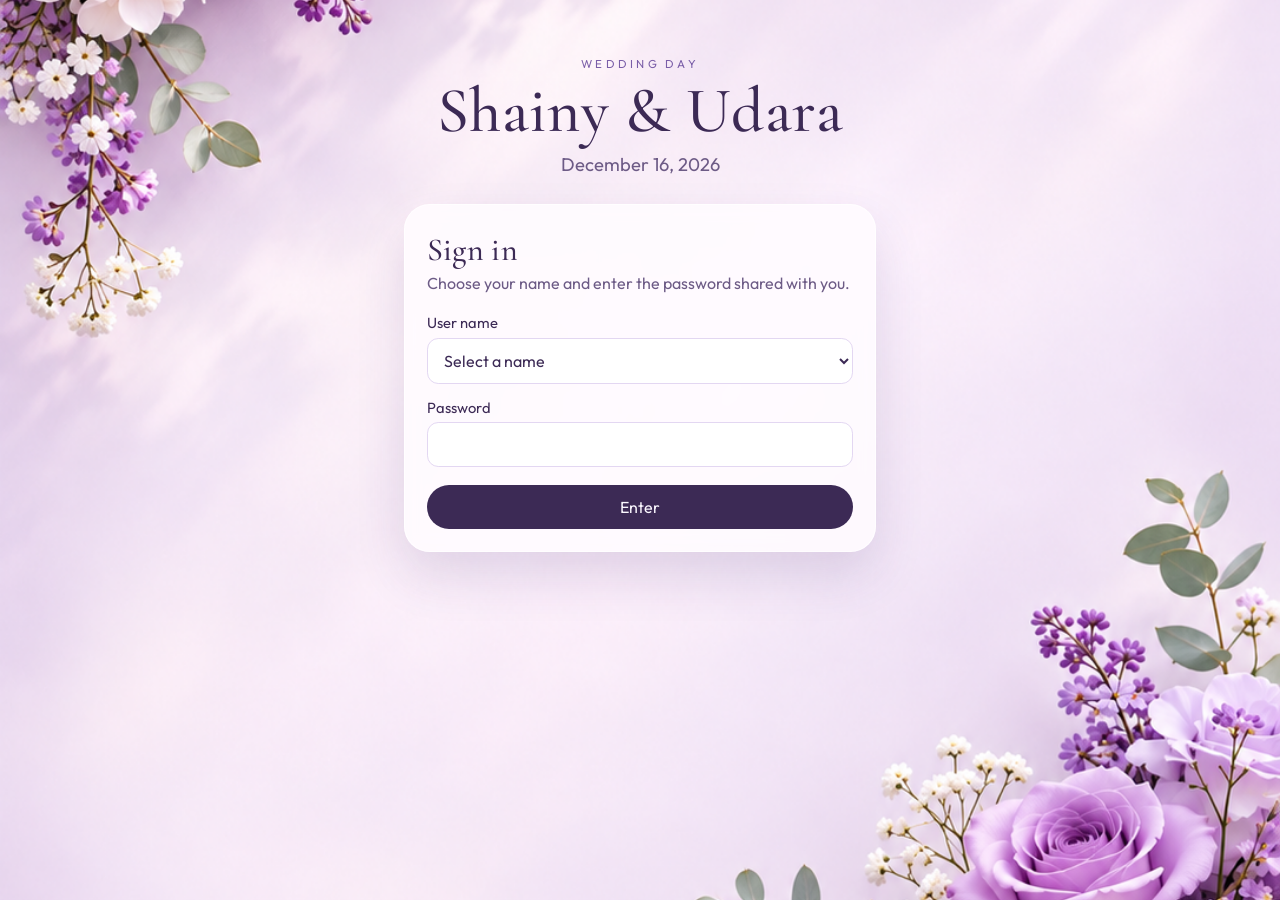
==== commit 837e0823: "Add files via upload" ====
--- a/index.html
+++ b/index.html
@@ -1,279 +1,76 @@
 <!DOCTYPE html>
 <html lang="en">
-  <head>
-    <meta charset="UTF-8" />
-    <meta
-      name="viewport"
-      content="width=device-width, initial-scale=1.0, viewport-fit=cover"
-    />
-    <meta http-equiv="Cache-Control" content="no-cache, no-store, must-revalidate" />
-    <meta http-equiv="Pragma" content="no-cache" />
-    <meta http-equiv="Expires" content="0" />
-    <title>Udara & Shainy — Wedding Invitation</title>
-    <meta
-      name="description"
-      content="You're invited to the wedding of Udara & Shainy. Ceremony at 3:30 PM, St. Anne's Church, Kurana. Reception at 6:30 PM, Grandeeza Hotel, Negombo."
-    />
-    <link rel="preconnect" href="https://fonts.googleapis.com" />
-    <link rel="preconnect" href="https://fonts.gstatic.com" crossorigin />
-    <link
-      href="https://fonts.googleapis.com/css2?family=Cormorant+Garamond:ital,wght@0,400;0,500;0,600;1,400;1,500&family=Great+Vibes&family=Outfit:wght@300;400;500&display=swap"
-      rel="stylesheet"
-    />
-    <link rel="stylesheet" href="styles.css?v=20261121a" />
-  </head>
-  <body>
-    <!-- Premium cover — only the round button / text opens -->
-    <section class="cover" id="cover">
-      <div class="cover-media" aria-hidden="true">
-        <img
-          class="cover-photo"
-          src="cover.png"
-          alt=""
-          width="1080"
-          height="1920"
-          decoding="async"
-          draggable="false"
-        />
-        <div class="cover-veil"></div>
-      </div>
+<head>
+  <meta charset="UTF-8">
+  <meta name="viewport" content="width=device-width, initial-scale=1">
+  <title>Shainy &amp; Udara · Dec 16, 2026</title>
+  <link rel="preconnect" href="https://fonts.googleapis.com">
+  <link rel="preconnect" href="https://fonts.gstatic.com" crossorigin>
+  <link href="https://fonts.googleapis.com/css2?family=Cormorant+Garamond:ital,wght@0,500;0,600;1,500&family=Outfit:wght@300;400;500&display=swap" rel="stylesheet">
+  <link rel="stylesheet" href="styles.css">
+</head>
+<body>
+  <div class="page">
+    <header class="mast">
+      <p class="eyebrow">Wedding day</p>
+      <h1>Shainy &amp; Udara</h1>
+      <p class="date">December 16, 2026</p>
+    </header>
 
-      <div
-        class="open-btn"
-        id="openBtn"
-        role="button"
-        tabindex="0"
-        aria-label="Press to open the invitation"
-      >
-        <span class="open-orb" aria-hidden="true">
-          <svg class="open-map" viewBox="0 0 120 120" fill="none">
-            <circle cx="60" cy="60" r="54" stroke="currentColor" stroke-width="1.5" opacity="0.55" />
-            <circle cx="60" cy="60" r="42" stroke="currentColor" stroke-width="0.8" opacity="0.35" />
-            <ellipse cx="60" cy="60" rx="20" ry="54" stroke="currentColor" stroke-width="0.8" opacity="0.35" />
-            <path d="M6 60h108M60 6v108" stroke="currentColor" stroke-width="0.8" opacity="0.35" />
-            <path
-              d="M18 38c12 4 28 6 42 2 14-4 28-2 42 4M18 82c14-4 28-2 42 2s28 2 42-4"
-              stroke="currentColor"
-              stroke-width="0.9"
-              opacity="0.4"
-            />
-          </svg>
-          <svg class="open-plane" viewBox="0 0 64 64" fill="currentColor">
-            <path
-              d="M62 32c0 1.1-.7 1.9-2 2.2L38 39.5 30 56h-3.8l3.5-16.2L16 36H5.2C3.4 36 2.4 35 3 33.6c.3-.7 1-1.1 2-1.1H16l13.7-3.3L26.2 13H30l8 16.2 22 5.3c1.3.3 2 1.1 2 2.5z"
-            />
-          </svg>
-        </span>
-        <span class="open-main">Press to open</span>
-      </div>
+    <main id="gate" class="card">
+      <h2>Sign in</h2>
+      <p class="lead">Choose your name and enter the password shared with you.</p>
 
-      <div class="petal-burst" id="petalBurst" aria-hidden="true"></div>
-    </section>
+      <form id="login-form" autocomplete="off">
+        <label for="user">User name</label>
+        <select id="user" name="username" required>
+          <option value="" selected disabled>Select a name</option>
+          <option>Udara</option>
+          <option>Shainy</option>
+          <option>Grandeezza</option>
+          <option>VMASTER</option>
+          <option>Senuri-Deco</option>
+          <option>WIFI music</option>
+          <option value="__other">Other</option>
+        </select>
 
-    <audio
-      id="weddingMusic"
-      src="wedding-music.mp3"
-      loop
-      preload="auto"
-      playsinline
-    ></audio>
-    <button
-      type="button"
-      class="music-toggle"
-      id="musicToggle"
-      aria-label="Mute music"
-      hidden
-    >
-      <span class="music-toggle-icon" aria-hidden="true">♪</span>
-    </button>
+        <div id="other-wrap" class="other-wrap" hidden>
+          <label for="other-user">Other name</label>
+          <select id="other-user" name="otherUsername">
+            <option value="" selected disabled>Select a name</option>
+            <option>Naveen</option>
+            <option>Roshen</option>
+            <option>Sewwandi</option>
+            <option>Shehan</option>
+            <option>Sandani</option>
+            <option>Dilki</option>
+            <option>Udari</option>
+            <option>Shashik</option>
+            <option>Samith</option>
+            <option>Ruchira</option>
+            <option>Ruwan</option>
+            <option>Sanda</option>
+            <option>Dulitha</option>
+          </select>
+        </div>
 
-    <!-- Passport invitation details -->
-    <main class="invite" id="invite" hidden>
-      <div class="passport" id="passport">
-        <div class="passport-book">
-          <div class="passport-inside-left">
-            <p class="left-note">Two Hearts</p>
-            <div class="crest" aria-hidden="true">✈</div>
-            <p class="left-note">One journey.</p>
-          </div>
+        <label for="password">Password</label>
+        <input id="password" name="password" type="password" autocomplete="current-password" required>
 
-          <div class="passport-page">
-            <div class="romance-float" aria-hidden="true">
-              <span>♥</span>
-              <span>♥</span>
-              <span>♥</span>
-              <span>♥</span>
-            </div>
+        <p id="login-error" class="error" role="alert" hidden>That name and password do not match. Try again.</p>
 
-            <p class="parents-line">Son of Mr. &amp; Mrs. L.D. Karunadasa</p>
-            <p class="parents-join" aria-hidden="true">
-              <span></span><em>&amp;</em><span></span>
-            </p>
-            <p class="parents-line">Daughter of Mr. &amp; Mrs. P.V.D.L. Roy</p>
-
-            <h2 class="page-names">Udara <span>&amp;</span> Shainy</h2>
-
-            <p class="invite-copy">
-              Together with our families, we request the pleasure of your presence
-            </p>
-
-            <p class="guest-name" id="guestName">Guest</p>
-
-            <p class="invite-copy">at our wedding ceremony.</p>
-
-            <p class="heart-rule" aria-hidden="true">
-              <span></span><i>♥</i><span></span>
-            </p>
-
-            <div class="destinations">
-              <article class="destination">
-                <p class="destination-label">First destination</p>
-                <h3 class="destination-title">Holy Matrimony</h3>
-                <div class="destination-row">
-                  <span class="destination-icon" aria-hidden="true">
-                    <img src="church.png" alt="" width="64" height="64" />
-                  </span>
-                  <div class="destination-info">
-                    <p class="destination-place">St. Anne's Church, Kurana</p>
-                    <p class="destination-date">December 16, 2026</p>
-                    <p class="destination-time">Ceremony time: 3:30 PM</p>
-                  </div>
-                </div>
-                <a
-                  class="destination-map"
-                  href="https://maps.app.goo.gl/Bbpmd7AQUQ8CguSY6"
-                  target="_blank"
-                  rel="noopener noreferrer"
-                  >Get Direction</a
-                >
-              </article>
-
-              <article class="destination">
-                <p class="destination-label">Final destination</p>
-                <h3 class="destination-title">Wedding Reception</h3>
-                <div class="destination-row">
-                  <span class="destination-icon" aria-hidden="true">
-                    <svg viewBox="0 0 64 64" fill="currentColor" role="img">
-                      <title>Hotel</title>
-                      <!-- Building -->
-                      <rect x="10" y="8" width="44" height="50" rx="2" />
-                      <!-- Windows grid -->
-                      <g fill="var(--paper, #f7f2fb)">
-                        <rect x="16" y="14" width="7" height="7" rx="0.8" />
-                        <rect x="28.5" y="14" width="7" height="7" rx="0.8" />
-                        <rect x="41" y="14" width="7" height="7" rx="0.8" />
-                        <rect x="16" y="26" width="7" height="7" rx="0.8" />
-                        <rect x="28.5" y="26" width="7" height="7" rx="0.8" />
-                        <rect x="41" y="26" width="7" height="7" rx="0.8" />
-                        <rect x="16" y="38" width="7" height="7" rx="0.8" />
-                        <rect x="41" y="38" width="7" height="7" rx="0.8" />
-                      </g>
-                      <!-- Door -->
-                      <rect x="27" y="40" width="10" height="18" rx="1" fill="var(--paper, #f7f2fb)" />
-                    </svg>
-                  </span>
-                  <div class="destination-info">
-                    <p class="destination-place">Grandeeza Hotel, Negombo</p>
-                    <p class="destination-date">December 16, 2026</p>
-                    <p class="destination-time">Reception time: 6:30 PM</p>
-                  </div>
-                </div>
-                <a
-                  class="destination-map"
-                  href="https://maps.app.goo.gl/vfWdKmS5FkgESbeeA"
-                  target="_blank"
-                  rel="noopener noreferrer"
-                  >Get Direction</a
-                >
-              </article>
-            </div>
-
-            <a class="rsvp-link" href="#rsvp">RSVP</a>
-          </div>
-        </div>
-      </div>
-
-      <section
-        class="countdown-section"
-        id="countdown"
-        aria-label="Countdown to the ceremony on December 16, 2026 at 3:30 PM"
-      >
-        <p class="countdown-date">Wednesday · December 16 · 2026</p>
-        <p class="countdown-time">Ceremony begins at 3:30 PM</p>
-        <div class="countdown">
-          <div class="countdown-unit">
-            <span id="cdDays">00</span>
-            <small>Days</small>
-          </div>
-          <div class="countdown-unit">
-            <span id="cdHours">00</span>
-            <small>Hours</small>
-          </div>
-          <div class="countdown-unit">
-            <span id="cdMinutes">00</span>
-            <small>Minutes</small>
-          </div>
-          <div class="countdown-unit">
-            <span id="cdSeconds">00</span>
-            <small>Seconds</small>
-          </div>
-        </div>
-      </section>
-
-      <section class="rsvp-deadline" aria-label="RSVP deadline">
-        <p class="rsvp-deadline-label">Please reply by</p>
-        <p class="rsvp-deadline-date" id="rsvpDeadlineDate">November 20, 2026</p>
-      </section>
-
-      <section class="rsvp" id="rsvp">
-        <p class="rsvp-eyebrow">Kindly respond</p>
-        <h3 class="rsvp-title">Will you join us?</h3>
-        <form class="rsvp-form" id="rsvpForm">
-          <label>
-            Full name
-            <input type="text" name="name" required placeholder="Your name" />
-          </label>
-          <label>
-            Response
-            <select name="response" required>
-              <option value="" disabled selected>Select</option>
-              <option value="yes">Joyfully accepts</option>
-              <option value="no">Regretfully declines</option>
-            </select>
-          </label>
-          <label>
-            Message
-            <textarea name="message" rows="3" placeholder="Optional"></textarea>
-          </label>
-          <button type="submit">Send RSVP</button>
-          <p class="rsvp-note" id="rsvpNote">
-            Your reply is saved to our Google Sheet.
-          </p>
-          <p class="rsvp-success" id="rsvpSuccess" hidden>
-            Thank you — your RSVP was received.
-          </p>
-        </form>
-      </section>
-
-      <section class="seating" id="seating" hidden>
-        <p class="seating-eyebrow">Reception seating</p>
-        <h3 class="seating-title">Your table</h3>
-        <p class="seating-number" id="seatingNumber">Table —</p>
-        <figure class="seating-plan" id="seatingPlan" hidden>
-          <img
-            src="Seating_plan.png"
-            alt="Wedding hall floor plan"
-            width="1200"
-            height="900"
-            loading="lazy"
-            decoding="async"
-          />
-        </figure>
-        <p class="seating-note" id="seatingNote"></p>
-      </section>
+        <button type="submit">Enter</button>
+      </form>
     </main>
 
-    <script src="guests.js?v=20261125b"></script>
-    <script src="main.js?v=20261125b"></script>
-  </body>
+    <main id="home" class="card home" hidden>
+      <p class="welcome">Welcome, <span id="who"></span></p>
+      <p class="lead">Choose a section to open.</p>
+      <nav id="sections" class="sections" aria-label="Wedding sections"></nav>
+      <button id="sign-out" type="button" class="quiet">Sign out</button>
+    </main>
+  </div>
+  <script src="access.js"></script>
+  <script src="app.js"></script>
+</body>
 </html>
--- a/styles.css
+++ b/styles.css
@@ -1,1219 +1,453 @@
+@import url("https://fonts.googleapis.com/css2?family=Cormorant+Garamond:ital,wght@0,500;0,600;1,500&family=Outfit:wght@300;400;500&display=swap");
+
 :root {
-  --lav-50: #f7f2fb;
-  --lav-100: #ebe0f4;
-  --lav-200: #d7c2e8;
-  --lav-400: #a87fca;
-  --lav-500: #8f63b5;
-  --lav-700: #5c3d7a;
-  --lav-900: #2f1d40;
-  --ink: #2a1f33;
-  --paper: #fbf8fd;
-  --gold: #c9b07a;
-  --font-script: "Great Vibes", cursive;
-  --font-serif: "Cormorant Garamond", Georgia, serif;
-  --font-body: "Outfit", system-ui, sans-serif;
-  --safe-top: env(safe-area-inset-top, 0px);
-  --safe-bottom: env(safe-area-inset-bottom, 0px);
-  --safe-x: max(1rem, env(safe-area-inset-left, 0px), env(safe-area-inset-right, 0px));
-}
-
-*,
-*::before,
-*::after {
-  box-sizing: border-box;
-}
-
-html {
-  -webkit-text-size-adjust: 100%;
-}
-
-html,
+  --ink: #3c2a55;
+  --muted: #6d5b86;
+  --paper: #fbf8ff;
+  --line: #e3d7f2;
+  --gold: #7a5ea8;
+  --blush: #efe6fb;
+  --error: #8a3d62;
+}
+
+* { box-sizing: border-box; }
+
 body {
   margin: 0;
-  min-height: 100%;
-}
-
-body {
-  font-family: var(--font-body);
-  color: var(--ink);
-  background: linear-gradient(165deg, #f4ecf9 0%, #e3d0f0 50%, #d8bfe8 100%);
-  overflow-x: hidden;
-}
-
-/* —— Cover (mobile first) —— */
-.cover {
-  position: fixed;
-  inset: 0;
-  z-index: 20;
+  min-height: 100vh;
+  font-family: Outfit, Georgia, sans-serif;
+  color: var(--ink);
+  background:
+    url("background.png") center / cover no-repeat,
+    #efe6fb;
+}
+
+.page {
+  max-width: 32rem;
+  margin: 0 auto;
+  padding: 3.5rem 1.25rem 4rem;
+}
+
+.page.wide { max-width: 44rem; }
+
+.mast {
+  text-align: center;
+  margin-bottom: 1.75rem;
+}
+
+.eyebrow {
+  letter-spacing: 0.28em;
+  text-transform: uppercase;
+  font-size: 0.72rem;
+  color: var(--gold);
+  margin: 0 0 0.6rem;
+}
+
+h1 {
+  font-family: "Cormorant Garamond", Georgia, serif;
+  font-weight: 500;
+  font-size: clamp(2.8rem, 8vw, 4rem);
+  margin: 0;
+  line-height: 0.95;
+  letter-spacing: 0.01em;
+}
+
+.date {
+  margin: 0.7rem 0 0;
+  font-size: 1.15rem;
+  color: var(--muted);
+}
+
+.card {
+  background: rgba(255, 252, 255, 0.86);
+  border: 1px solid rgba(255, 255, 255, 0.7);
+  border-radius: 1.6rem;
+  padding: 1.6rem 1.35rem 1.35rem;
+  box-shadow: 0 24px 50px rgba(62, 36, 110, 0.14);
+  backdrop-filter: blur(8px);
+}
+
+h2,
+.welcome {
+  font-family: "Cormorant Garamond", Georgia, serif;
+  font-weight: 500;
+  font-size: 2rem;
+  margin: 0 0 0.15rem;
+  letter-spacing: 0.01em;
+}
+
+.lead {
+  margin: 0 0 1.15rem;
+  color: var(--muted);
+  line-height: 1.45;
+}
+
+label {
+  display: block;
+  font-size: 0.92rem;
+  margin: 0.85rem 0 0.35rem;
+}
+
+select,
+input,
+button {
+  font: inherit;
+}
+
+select,
+input {
+  width: 100%;
+  padding: 0.7rem 0.75rem;
+  border: 1px solid var(--line);
+  border-radius: 0.7rem;
+  background: #fff;
+  color: var(--ink);
+}
+
+button {
+  width: 100%;
+  margin-top: 1.15rem;
+  padding: 0.75rem 1rem;
+  border: 0;
+  border-radius: 999px;
+  background: var(--ink);
+  color: #fbf8ff;
+  cursor: pointer;
+}
+
+button:hover { background: #2c1d44; }
+
+.sections {
+  display: grid;
+  gap: 0.65rem;
+  margin-top: 1rem;
+}
+
+.section-link {
+  display: flex;
+  align-items: center;
+  gap: 0.85rem;
+  padding: 0.72rem 0.85rem;
+  border-radius: 1rem;
+  background: rgba(255, 255, 255, 0.72);
+  border: 1px solid rgba(203, 182, 230, 0.7);
+  color: var(--ink);
+  text-decoration: none;
+  line-height: 1.25;
+}
+
+.section-link:hover {
+  background: #fff;
+  border-color: #b89ad8;
+  transform: translateY(-1px);
+}
+
+.section-icon {
+  width: 2.4rem;
+  height: 2.4rem;
+  flex: 0 0 auto;
+  display: grid;
+  place-items: center;
+  border-radius: 0.8rem;
+  background: linear-gradient(180deg, #f7f1ff, #efe4fb);
+  font-size: 1.15rem;
+}
+
+.section-copy {
   display: flex;
   flex-direction: column;
-  justify-content: flex-end;
+  min-width: 0;
+}
+
+.section-copy strong {
+  font-weight: 500;
+  font-size: 0.98rem;
+}
+
+.section-copy span {
+  color: var(--muted);
+  font-size: 0.78rem;
+  font-weight: 300;
+}
+
+.section-who {
+  margin-top: 0.15rem;
+  color: var(--gold);
+}
+
+.access-box {
+  margin: 0 0 1.1rem;
+  padding: 0.9rem 1rem 1rem;
+  border-radius: 1rem;
+  background: #f7f2fc;
+}
+
+.access-now { margin: 0.2rem 0 0.7rem; }
+
+.access-person {
+  display: flex;
   align-items: center;
-  padding:
-    calc(1.25rem + var(--safe-top))
-    var(--safe-x)
-    calc(2rem + var(--safe-bottom));
+  gap: 0.5rem;
+  margin: 0.35rem 0;
+  font-size: 0.92rem;
+}
+
+.access-person input { width: auto; }
+
+.access-hint {
+  margin: 0.7rem 0 0;
+  color: var(--muted);
+  font-size: 0.82rem;
+}
+
+.section-go {
+  margin-left: auto;
+  color: var(--gold);
+  font-size: 1.1rem;
+}
+
+button.quiet {
+  background: transparent;
+  color: var(--muted);
+  border: 1px solid var(--line);
+}
+
+button.quiet:hover {
+  background: #fff;
+  color: var(--ink);
+}
+
+.back {
+  display: inline-block;
+  margin-bottom: 0.8rem;
+  color: var(--gold);
+  text-decoration: none;
+}
+
+.other-wrap { margin-top: 0.2rem; }
+
+.error {
+  margin: 0.85rem 0 0;
+  color: var(--error);
+  font-size: 0.95rem;
+}
+
+.welcome { margin: 0 0 0.15rem; }
+
+.swatches {
+  display: flex;
+  gap: 0.55rem;
+  margin: 0.2rem 0 1rem;
+}
+
+.swatches span {
+  width: 1.7rem;
+  height: 1.7rem;
+  border-radius: 50%;
+}
+
+.piece {
+  margin-top: 2rem;
+  padding-top: 1.4rem;
+  border-top: 1px solid var(--line);
+}
+
+.piece h2 { margin-bottom: 0.4rem; }
+
+.piece h3 {
+  font-family: "Cormorant Garamond", Georgia, serif;
+  font-weight: 500;
+  font-size: 1.55rem;
+  margin: 1.3rem 0 0.25rem;
+}
+
+.piece p { margin: 0 0 0.7rem; line-height: 1.5; }
+
+.kicker {
+  margin: 0 0 0.2rem;
+  letter-spacing: 0.22em;
+  text-transform: uppercase;
+  font-size: 0.68rem;
+  color: var(--gold);
+}
+
+.note {
+  margin: 0 0 0.8rem;
+  padding: 0.75rem 0.9rem;
+  border-radius: 0.8rem;
+  background: #f4ecfb;
+  color: var(--ink);
+}
+
+.facts {
+  margin: 0 0 0.9rem;
+  padding: 0;
+  list-style: none;
+}
+
+.facts li {
+  padding: 0.28rem 0;
+  border-bottom: 1px solid rgba(227, 215, 242, 0.8);
+}
+
+.piece img {
+  width: 100%;
+  display: block;
+  margin-top: 0.4rem;
+  border-radius: 1rem;
+}
+
+.video {
+  position: relative;
+  margin-top: 0.6rem;
+  padding-top: 56.25%;
+  border-radius: 1rem;
   overflow: hidden;
-  user-select: none;
-  transition: opacity 0.75s ease, visibility 0.75s ease;
-}
-
-.cover.is-opening .cover-photo {
-  transform: scale(1.06);
-  filter: blur(1.5px);
-}
-
-.cover.is-opening .cover-veil {
-  background: rgba(47, 29, 64, 0.35);
-}
-
-.cover.is-opening .open-btn {
-  opacity: 0;
-  transform: translateY(10px);
-  pointer-events: none;
-}
-
-.cover.is-gone {
-  opacity: 0;
-  visibility: hidden;
-  pointer-events: none;
-}
-
-.cover-media {
+  background: #1c1228;
+}
+
+.video iframe {
   position: absolute;
   inset: 0;
-  pointer-events: none;
-}
-
-.cover-photo {
   width: 100%;
   height: 100%;
-  object-fit: cover;
-  object-position: center center;
+  border: 0;
+}
+
+.plan {
+  width: 100%;
   display: block;
-  pointer-events: none;
-  user-select: none;
-  -webkit-user-drag: none;
-  transition: transform 1.4s ease, filter 1.2s ease;
-}
-
-.cover-veil {
+  margin-top: 0.4rem;
+  border-radius: 1rem;
+  background: #fbf8ff;
+}
+
+.room {
+  display: grid;
+  grid-template-columns: 4.2rem 1fr;
+  gap: 0.45rem;
+  margin: 1.2rem 0 0.4rem;
+  min-height: 36rem;
+}
+
+.lobby,
+.hall {
+  position: relative;
+  border: 1px solid #cbb6e6;
+  border-radius: 1rem;
+  background: rgba(255, 255, 255, 0.72);
+}
+
+.lobby { background: #f3eafb; }
+
+.tag,
+.zone {
   position: absolute;
-  inset: 0;
-  background: linear-gradient(
-    180deg,
-    rgba(47, 29, 64, 0.08) 0%,
-    rgba(47, 29, 64, 0.05) 45%,
-    rgba(47, 29, 64, 0.55) 100%
-  );
-  transition: background 0.8s ease;
-  pointer-events: none;
-}
-
-.open-btn {
-  -webkit-appearance: none;
-  appearance: none;
+  font-size: 0.68rem;
+  letter-spacing: 0.04em;
+  text-transform: uppercase;
+  color: var(--ink);
+}
+
+.lobby-label { top: 42%; left: 0.35rem; writing-mode: vertical-rl; }
+.foyer { bottom: 0.6rem; left: 0.45rem; }
+.tag:first-child { top: 1rem; left: 0.4rem; }
+
+.buffet { top: 1.5%; left: 34%; padding: 0.35rem 0.7rem; background: #f7f1ff; border-radius: 0.4rem; }
+.bar { top: 12%; left: 2%; background: #e7d3a1; padding: 0.3rem 0.4rem; border-radius: 0.35rem; }
+.band { top: 12%; left: 16%; }
+.stage { top: 10%; left: 36%; width: 28%; text-align: center; padding: 0.7rem 0; background: #5c3d86; color: #fff; border-radius: 0.4rem; }
+.dance { top: 24%; left: 32%; width: 34%; text-align: center; padding: 1.1rem 0; background: #d9c4ef; border-radius: 0.45rem; }
+.setty { top: 34%; right: 0.3rem; writing-mode: vertical-rl; background: #efe4fb; padding: 0.5rem 0.2rem; border-radius: 0.4rem; }
+.aisle { position: absolute; top: 46%; left: 18%; color: #7a5ea8; letter-spacing: 0.7rem; }
+.camera { right: 4%; bottom: 2%; }
+
+.tbl,
+.seat,
+.guest-chip {
+  font-family: Outfit, Georgia, sans-serif;
+  cursor: pointer;
+}
+
+.tbl,
+.seat {
+  position: absolute;
+  width: 2.5rem;
+  height: 2.5rem;
   margin: 0;
-  border: 0;
-  border-radius: 0;
-  outline: none;
-  box-shadow: none;
-  background: transparent !important;
-  background-color: transparent !important;
-  background-image: none !important;
-  position: relative;
-  z-index: 2;
-  color: #f7f2fb;
-  padding: 1.25rem 1.5rem;
-  display: grid;
-  gap: 0.7rem;
-  justify-items: center;
-  align-content: center;
-  font-family: var(--font-body);
-  cursor: pointer;
-  touch-action: manipulation;
-  -webkit-tap-highlight-color: transparent;
-  -webkit-touch-callout: none;
-  transition: opacity 0.45s ease, transform 0.45s ease;
-}
-
-.open-btn::-moz-focus-inner {
-  border: 0;
+  border-radius: 50%;
+  border: 1px solid #cbb6e6;
+  background: #f7eefc;
+  color: var(--ink);
   padding: 0;
 }
 
-.open-btn:focus,
-.open-btn:focus-visible,
-.open-btn:active {
-  outline: none;
-  background: transparent !important;
-  box-shadow: none;
-}
-
-.open-orb {
-  position: relative;
-  width: 5.8rem;
-  height: 5.8rem;
-  border-radius: 50%;
-  display: grid;
-  place-items: center;
-  color: #f3e9fb;
-  background:
-    radial-gradient(circle at 35% 28%, rgba(255, 255, 255, 0.22), transparent 42%),
-    radial-gradient(circle at 50% 50%, rgba(92, 61, 122, 0.55), rgba(47, 29, 64, 0.82));
-  border: 1px solid rgba(201, 176, 122, 0.55);
-  box-shadow:
-    0 12px 30px rgba(20, 10, 30, 0.35),
-    inset 0 0 0 1px rgba(255, 255, 255, 0.08);
-  animation: orb-float 3s ease-in-out infinite;
-}
-
-.open-map {
-  position: absolute;
-  inset: 0.35rem;
-  width: calc(100% - 0.7rem);
-  height: calc(100% - 0.7rem);
-  color: rgba(232, 201, 138, 0.75);
-}
-
-.open-plane {
-  position: relative;
-  z-index: 1;
-  width: 1.7rem;
-  height: 1.7rem;
-  color: #e8c96a;
-  filter: drop-shadow(0 2px 6px rgba(0, 0, 0, 0.35));
-  transform: rotate(-18deg);
-  animation: plane-nudge 2.8s ease-in-out infinite;
-}
-
-.open-main {
-  font-size: 0.72rem;
-  letter-spacing: 0.26em;
-  text-transform: uppercase;
-  color: #f7f2fb;
-  text-shadow: 0 2px 10px rgba(20, 10, 30, 0.45);
-}
-
-.open-btn:active .open-orb {
-  transform: scale(0.96);
-}
-
-/* Lavender petal burst */
-.petal-burst {
-  position: absolute;
-  inset: 0;
-  z-index: 3;
-  pointer-events: none !important;
-  overflow: hidden;
-  opacity: 0;
-}
-
-.petal-burst.is-active {
-  opacity: 1;
-}
-
-.petal-canvas {
-  position: absolute;
-  inset: 0;
-  width: 100%;
-  height: 100%;
-  display: block;
-  pointer-events: none;
-}
-
-.music-toggle {
-  position: fixed;
-  top: calc(0.85rem + var(--safe-top));
-  right: calc(0.85rem + var(--safe-x));
-  z-index: 40;
-  width: 2.6rem;
-  height: 2.6rem;
-  border: 1px solid rgba(201, 176, 122, 0.55);
-  border-radius: 50%;
-  background:
-    linear-gradient(160deg, rgba(255, 255, 255, 0.92), rgba(236, 224, 247, 0.95));
-  color: var(--lav-800);
-  box-shadow: 0 8px 22px rgba(70, 40, 100, 0.16);
-  cursor: pointer;
-  display: grid;
-  place-items: center;
-  -webkit-tap-highlight-color: transparent;
-}
-
-.music-toggle[hidden] {
-  display: none;
-}
-
-.music-toggle-icon {
-  font-size: 1.05rem;
-  line-height: 1;
-  transform: translateY(1px);
-}
-
-.music-toggle.is-muted .music-toggle-icon {
-  opacity: 0.45;
-  text-decoration: line-through;
-}
-
-/* —— Passport invite (mobile: single page) —— */
-.invite {
-  min-height: 100dvh;
-  padding:
-    calc(1.25rem + var(--safe-top))
-    var(--safe-x)
-    calc(2.5rem + var(--safe-bottom));
-  display: grid;
-  justify-items: center;
-  align-content: start;
-  gap: 1.75rem;
-  animation: rise 0.9s ease both;
-}
-
-.invite[hidden] {
-  display: none;
-}
-
-.passport {
-  width: min(100%, 360px);
-}
-
-.passport-book {
-  position: relative;
-  width: 100%;
-}
-
-/* Hide decorative left panel on phones — show invitation page only */
-.passport-inside-left {
-  display: none;
-}
-
-.passport-page {
-  position: relative;
-  width: 100%;
-  min-height: auto;
-  border-radius: 14px;
-  box-shadow: 0 18px 40px rgba(47, 29, 64, 0.22);
-  background:
-    linear-gradient(180deg, rgba(143, 99, 181, 0.06), transparent 28%),
-    var(--paper);
-  border: 1px solid rgba(168, 127, 202, 0.35);
-  padding: 1.35rem 1.1rem 1.5rem;
+.seat.head {
+  width: auto;
+  height: auto;
+  border-radius: 0.45rem;
+  padding: 0.45rem 0.25rem;
+  writing-mode: vertical-rl;
+  background: #efe4fb;
+}
+
+.tbl.is-on,
+.seat.is-on,
+.guest-chip.is-on {
+  background: #3c2a55;
+  color: #fbf8ff;
+  border-color: #3c2a55;
+}
+
+.seat-detail { margin-top: 1rem; }
+.guest-list { display: grid; gap: 0.55rem; }
+.guest-card {
   display: flex;
   flex-direction: column;
-  align-items: center;
-  text-align: center;
-  overflow: hidden;
-  opacity: 0;
-  transform: translateY(22px) scale(0.96);
-  transition:
-    transform 0.95s cubic-bezier(0.22, 1, 0.36, 1),
-    opacity 0.7s ease;
-}
-
-.passport.is-open .passport-page {
-  opacity: 1;
-  transform: translateY(0) scale(1);
-}
-
-/* Soft floating hearts when the page opens */
-.romance-float {
-  position: absolute;
-  inset: 0;
-  pointer-events: none;
-  z-index: 0;
-  overflow: hidden;
-}
-
-.romance-float span {
-  position: absolute;
-  color: rgba(168, 127, 202, 0.28);
-  font-size: 0.85rem;
-  opacity: 0;
-}
-
-.passport.is-open .romance-float span {
-  animation: heartDrift 5.5s ease-in-out infinite;
-}
-
-.romance-float span:nth-child(1) {
-  left: 12%;
-  bottom: 8%;
-  animation-delay: 0.2s;
-}
-
-.romance-float span:nth-child(2) {
-  left: 78%;
-  bottom: 18%;
-  font-size: 1.1rem;
-  animation-delay: 1.1s;
-}
-
-.romance-float span:nth-child(3) {
-  left: 22%;
-  bottom: 42%;
-  font-size: 0.7rem;
-  animation-delay: 2s;
-}
-
-.romance-float span:nth-child(4) {
-  left: 68%;
-  bottom: 55%;
-  animation-delay: 2.8s;
-}
-
-.passport-page > *:not(.romance-float) {
-  position: relative;
-  z-index: 1;
-}
-
-/* Staggered romantic reveal of invite content */
-.passport-page > .parents-line,
-.passport-page > .parents-join,
-.passport-page > .page-names,
-.passport-page > .invite-copy,
-.passport-page > .guest-name,
-.passport-page > .heart-rule,
-.passport-page > .destinations,
-.passport-page > .rsvp-link {
-  opacity: 0;
-  transform: translateY(14px);
-}
-
-.passport.is-open .passport-page > .parents-line,
-.passport.is-open .passport-page > .parents-join,
-.passport.is-open .passport-page > .page-names,
-.passport.is-open .passport-page > .invite-copy,
-.passport.is-open .passport-page > .guest-name,
-.passport.is-open .passport-page > .heart-rule,
-.passport.is-open .passport-page > .destinations,
-.passport.is-open .passport-page > .rsvp-link {
-  animation: softReveal 0.85s cubic-bezier(0.22, 1, 0.36, 1) both;
-}
-
-.passport.is-open .passport-page > :nth-child(2) {
-  animation-delay: 0.18s;
-}
-
-.passport.is-open .passport-page > :nth-child(3) {
-  animation-delay: 0.28s;
-}
-
-.passport.is-open .passport-page > :nth-child(4) {
-  animation-delay: 0.38s;
-}
-
-.passport.is-open .passport-page > .page-names {
-  animation-name: nameReveal;
-  animation-delay: 0.5s;
-  animation-duration: 1s;
-}
-
-.passport.is-open .passport-page > :nth-child(6) {
-  animation-delay: 0.68s;
-}
-
-.passport.is-open .passport-page > .guest-name {
-  animation-name: guestReveal;
-  animation-delay: 0.82s;
-}
-
-.passport.is-open .passport-page > :nth-child(8) {
-  animation-delay: 0.95s;
-}
-
-.passport.is-open .passport-page > .heart-rule {
-  animation-delay: 1.08s;
-}
-
-.passport.is-open .heart-rule i {
-  display: inline-block;
-  animation: heartBeat 1.2s ease 1.35s both, heartPulse 2.6s ease 2.6s infinite;
-}
-
-.passport.is-open .passport-page > .destinations {
-  animation-delay: 1.22s;
-}
-
-.passport.is-open .destination:first-child {
-  animation: softReveal 0.8s cubic-bezier(0.22, 1, 0.36, 1) 1.28s both;
-}
-
-.passport.is-open .destination:last-child {
-  animation: softReveal 0.8s cubic-bezier(0.22, 1, 0.36, 1) 1.48s both;
-}
-
-.passport.is-open .passport-page > .rsvp-link {
-  animation-delay: 1.65s;
-}
-
-/* Keep these visible by default — delayed animations on mobile Safari
-   often never finish when the parent was display:none, leaving opacity:0 */
-.countdown-section,
-.rsvp-deadline,
-.rsvp,
-.seating {
-  opacity: 1;
-  transform: none;
-}
-
-.invite.is-revealed .countdown-section {
-  animation: softReveal 0.8s cubic-bezier(0.22, 1, 0.36, 1) both;
-}
-
-.invite.is-revealed .rsvp-deadline {
-  animation: softReveal 0.8s cubic-bezier(0.22, 1, 0.36, 1) 0.08s both;
-}
-
-.invite.is-revealed .rsvp {
-  animation: softReveal 0.8s cubic-bezier(0.22, 1, 0.36, 1) 0.14s both;
-}
-
-.invite.is-revealed .seating:not([hidden]) {
-  animation: softReveal 0.8s cubic-bezier(0.22, 1, 0.36, 1) 0.2s both;
-}
-
-.parents-line {
+  align-items: flex-start;
+  gap: 0.25rem;
+  width: 100%;
   margin: 0;
-  font-size: 0.68rem;
-  letter-spacing: 0.1em;
-  text-transform: uppercase;
+  padding: 0.75rem 0.9rem;
+  text-align: left;
+  border: 1px solid var(--line);
+  border-radius: 0.9rem;
+  background: #fff;
+  color: var(--ink);
+}
+.guest-card ol {
+  margin: 0.15rem 0 0;
+  padding-left: 1.2rem;
+  color: var(--muted);
+  font-size: 0.92rem;
   line-height: 1.45;
-  color: var(--lav-700);
-}
-
-.parents-join {
-  margin: 0.35rem 0;
-  width: 100%;
-  display: grid;
-  grid-template-columns: 1fr auto 1fr;
-  align-items: center;
-  gap: 0.55rem;
-}
-
-.parents-join span {
-  height: 1px;
-  background: linear-gradient(90deg, transparent, rgba(168, 127, 202, 0.55), transparent);
-}
-
-.parents-join em {
-  font-style: normal;
-  font-family: var(--font-script);
-  font-size: 1.15rem;
-  color: var(--lav-400);
-}
-
-.page-names {
-  margin: 0.85rem 0 0.65rem;
-  font-family: var(--font-serif);
-  font-size: clamp(1.75rem, 7.5vw, 2.2rem);
-  font-weight: 600;
-  color: var(--lav-900);
-  line-height: 1.1;
-  text-transform: uppercase;
-  letter-spacing: 0.04em;
-}
-
-.page-names span {
-  font-family: var(--font-script);
-  font-weight: 400;
-  color: var(--lav-400);
-  text-transform: none;
-  letter-spacing: 0;
-}
-
-.invite-copy {
-  margin: 0;
-  max-width: 18rem;
-  font-family: var(--font-serif);
-  font-style: italic;
-  font-size: 0.98rem;
-  line-height: 1.45;
-  color: var(--lav-700);
-}
-
-.guest-name {
-  margin: 0.75rem 0;
-  font-family: var(--font-serif);
-  font-size: clamp(1.25rem, 5.5vw, 1.55rem);
-  font-weight: 600;
-  color: var(--lav-900);
-  letter-spacing: 0.03em;
-}
-
-.heart-rule {
-  margin: 0.85rem 0 1rem;
-  width: 100%;
-  display: grid;
-  grid-template-columns: 1fr auto 1fr;
-  align-items: center;
-  gap: 0.55rem;
-}
-
-.heart-rule span {
-  height: 1px;
-  background: linear-gradient(90deg, transparent, rgba(201, 176, 122, 0.7), transparent);
-}
-
-.heart-rule i {
-  font-style: normal;
-  color: var(--lav-400);
-  font-size: 0.95rem;
-}
-
-.destinations {
-  width: 100%;
-  display: grid;
-  gap: 0;
-  margin: 0.15rem 0 0.5rem;
-}
-
-.destination {
-  display: grid;
-  justify-items: center;
-  gap: 0.18rem;
-  padding: 0.75rem 0 0.9rem;
-  border-bottom: 1px solid rgba(168, 127, 202, 0.25);
-}
-
-.destination:last-child {
-  border-bottom: none;
-  padding-bottom: 0.35rem;
-}
-
-.destination-label {
-  margin: 0 0 0.2rem;
-  font-size: 0.62rem;
-  letter-spacing: 0.16em;
-  text-transform: uppercase;
-  color: var(--lav-500);
-}
-
-.destination-title {
-  margin: 0;
-  font-family: var(--font-script);
-  font-size: clamp(1.7rem, 7vw, 2rem);
-  font-weight: 400;
-  color: var(--lav-900);
-  line-height: 1.1;
-}
-
-.destination-row {
-  display: flex;
-  flex-direction: column;
-  align-items: center;
-  gap: 0.55rem;
-  width: 100%;
-  margin-top: 0.45rem;
-  text-align: center;
-}
-
-.destination-icon {
-  width: 2.85rem;
-  height: 2.85rem;
-  color: var(--lav-800, #5c3d7a);
-  flex-shrink: 0;
-}
-
-.destination-icon svg,
-.destination-icon img {
-  display: block;
-  width: 100%;
-  height: 100%;
-  object-fit: contain;
-}
-
-.destination-info {
-  display: grid;
-  gap: 0.18rem;
-  width: 100%;
-  justify-items: center;
-  text-align: center;
-}
-
-.destination-place,
-.destination-date,
-.destination-time {
-  margin: 0;
-  font-family: var(--font-serif);
-  color: var(--lav-900);
-  line-height: 1.35;
-  text-align: center;
-}
-
-.destination-place {
-  font-size: 1.05rem;
-  font-weight: 500;
-}
-
-.destination-date {
-  font-size: 0.98rem;
-  font-weight: 500;
-  color: var(--lav-800, #5c3d7a);
-}
-
-.destination-time {
-  font-size: 0.98rem;
-  font-style: italic;
-  color: var(--lav-700);
-}
-
-.countdown-section {
-  width: min(100%, 380px);
-  margin: 0.35rem auto 0.75rem;
-  padding: 1.1rem 0.75rem 0.85rem;
-  text-align: center;
-}
-
-.countdown-date {
-  margin: 0;
-  font-family: var(--font-serif);
-  font-size: clamp(1.05rem, 4.2vw, 1.2rem);
-  font-weight: 500;
-  color: var(--lav-900);
-  letter-spacing: 0.04em;
-}
-
-.countdown-time {
-  margin: 0.35rem 0 0.95rem;
-  font-family: var(--font-serif);
-  font-style: italic;
-  font-size: 0.95rem;
-  color: var(--lav-700);
-}
-
-.countdown {
-  width: 100%;
-  display: grid;
-  grid-template-columns: repeat(4, minmax(0, 1fr));
-  gap: 0.35rem;
-}
-
-.countdown-unit {
-  display: grid;
-  justify-items: center;
-  gap: 0.35rem;
-  padding: 0.65rem 0.2rem 0.55rem;
-  border-radius: 10px;
-  background: rgba(255, 255, 255, 0.45);
-  border: 1px solid rgba(168, 127, 202, 0.28);
-}
-
-.countdown-unit span {
-  font-family: var(--font-serif);
-  font-size: clamp(1.55rem, 7vw, 2rem);
-  font-weight: 600;
-  color: var(--lav-900);
-  line-height: 1;
-  font-variant-numeric: tabular-nums;
-}
-
-.countdown-unit small {
-  font-size: 0.62rem;
-  letter-spacing: 0.14em;
-  text-transform: uppercase;
-  color: var(--lav-500);
-}
-
-.destination-map {
-  margin-top: 0.45rem;
-  color: var(--lav-700);
-  font-size: 0.72rem;
-  letter-spacing: 0.08em;
-  text-transform: uppercase;
-  text-decoration: none;
-  border-bottom: 1px solid rgba(92, 61, 122, 0.35);
-  -webkit-tap-highlight-color: transparent;
-}
-
-.destination-map:hover,
-.destination-map:focus-visible {
-  color: var(--lav-900);
-  border-bottom-color: rgba(92, 61, 122, 0.7);
-}
-
-.page-note {
-  margin: 1rem 0 0.9rem;
-  font-family: var(--font-serif);
-  font-style: italic;
-  font-size: 0.98rem;
-  color: var(--lav-700);
-}
-
-.rsvp-link {
-  margin-top: auto;
-  color: var(--lav-700);
-  text-decoration: none;
-  font-size: 0.75rem;
-  letter-spacing: 0.14em;
-  text-transform: uppercase;
-  border-bottom: 1px solid rgba(92, 61, 122, 0.35);
-  padding: 0.35rem 0.1rem;
-  -webkit-tap-highlight-color: transparent;
-}
-
-/* —— RSVP deadline (highlighted) —— */
-.rsvp-deadline {
-  width: min(100%, 380px);
-  margin: 0.25rem auto 0;
-  padding: 1.15rem 1rem 1.05rem;
-  text-align: center;
-  border: 1.5px solid rgba(201, 176, 122, 0.75);
-  border-radius: 12px;
-  background:
-    linear-gradient(180deg, rgba(201, 176, 122, 0.18), rgba(255, 255, 255, 0.55)),
-    rgba(247, 242, 251, 0.9);
-  box-shadow: 0 10px 28px rgba(47, 29, 64, 0.1);
-}
-
-.rsvp-deadline-label {
-  margin: 0;
-  font-size: 0.68rem;
-  letter-spacing: 0.22em;
-  text-transform: uppercase;
-  color: var(--lav-700);
-}
-
-.rsvp-deadline-date {
-  margin: 0.4rem 0 0.35rem;
-  font-family: var(--font-serif);
-  font-size: clamp(1.45rem, 6vw, 1.75rem);
-  font-weight: 600;
-  letter-spacing: 0.04em;
-  color: var(--lav-900);
-  line-height: 1.15;
-}
-
-/* —— RSVP form —— */
-.rsvp {
-  width: min(100%, 380px);
-  text-align: center;
-  padding: 0.25rem 0 1rem;
-}
-
-.rsvp-eyebrow {
-  margin: 0;
-  font-size: 0.68rem;
-  letter-spacing: 0.2em;
-  text-transform: uppercase;
-  color: var(--lav-500);
-}
-
-.rsvp-title {
-  margin: 0.35rem 0 1.1rem;
-  font-family: var(--font-script);
-  font-size: clamp(2rem, 8vw, 2.4rem);
-  font-weight: 400;
-  color: var(--lav-900);
-}
-
-/* —— Seating / floor plan —— */
-.seating {
-  width: min(100%, 640px);
-  text-align: center;
-  padding: 0.5rem 0 1.5rem;
-}
-
-.seating[hidden] {
-  display: none;
-}
-
-.seating-eyebrow {
-  margin: 0;
-  font-size: 0.68rem;
-  letter-spacing: 0.2em;
-  text-transform: uppercase;
-  color: var(--lav-500);
-}
-
-.seating-title {
-  margin: 0.35rem 0 0.4rem;
-  font-family: var(--font-script);
-  font-size: clamp(1.9rem, 7vw, 2.3rem);
-  font-weight: 400;
-  color: var(--lav-900);
-}
-
-.seating-number {
-  margin: 0.55rem auto 0.75rem;
-  width: fit-content;
-  min-width: 7.5rem;
-  padding: 0.85rem 1.25rem;
-  border-radius: 999px;
-  border: 1.5px solid rgba(201, 176, 122, 0.75);
-  background:
-    linear-gradient(180deg, rgba(255, 255, 255, 0.85), rgba(243, 233, 251, 0.95));
-  font-family: var(--font-serif);
-  font-size: clamp(1.45rem, 6vw, 1.85rem);
-  font-weight: 600;
-  letter-spacing: 0.04em;
-  color: var(--lav-900);
-}
-
-.seating-plan {
-  margin: 0 auto 0.65rem;
-  width: 100%;
-  max-width: 640px;
-}
-
-.seating-plan[hidden] {
-  display: none;
-}
-
-.seating-plan img {
-  display: block;
-  width: 100%;
-  height: auto;
-  border-radius: 12px;
-  border: 1px solid rgba(168, 127, 202, 0.28);
-  background: #f7f2fb;
-}
-
-.seating-note {
-  margin: 0.35rem 0 0;
-  font-family: var(--font-serif);
-  font-style: italic;
-  font-size: 0.95rem;
-  color: var(--lav-700);
-}
-
-.seating.is-locked .seating-number {
-  border-color: rgba(168, 127, 202, 0.35);
-  color: var(--lav-500);
-  font-size: clamp(1.15rem, 5vw, 1.35rem);
-}
-
-.rsvp-form {
-  display: grid;
-  gap: 0.8rem;
   text-align: left;
 }
-
-.rsvp-form label {
-  display: grid;
-  gap: 0.35rem;
-  font-size: 0.68rem;
-  letter-spacing: 0.1em;
-  text-transform: uppercase;
-  color: var(--lav-700);
-}
-
-.rsvp-form input,
-.rsvp-form select,
-.rsvp-form textarea {
-  width: 100%;
-  max-width: 100%;
-  padding: 0.85rem 0.9rem;
-  border: 1px solid rgba(168, 127, 202, 0.35);
-  border-radius: 0;
-  background: rgba(255, 255, 255, 0.8);
-  font-family: var(--font-body);
-  font-size: 16px; /* prevents iOS zoom on focus */
-  color: var(--ink);
-  -webkit-appearance: none;
-  appearance: none;
-}
-
-.rsvp-form button {
-  appearance: none;
-  border: 0;
-  margin-top: 0.25rem;
-  min-height: 3rem;
-  padding: 0.95rem 1rem;
-  background: var(--lav-700);
-  color: #f7f2fb;
-  font-family: var(--font-body);
-  font-size: 0.78rem;
-  letter-spacing: 0.14em;
-  text-transform: uppercase;
-  cursor: pointer;
-  -webkit-tap-highlight-color: transparent;
-}
-
-.rsvp-form button:active {
-  background: var(--lav-900);
-}
-
-.rsvp-note,
-.rsvp-success {
-  margin: 0.35rem 0 0;
-  text-align: center;
-  font-size: 0.85rem;
-  color: var(--lav-700);
-}
-
-.rsvp-success {
-  font-family: var(--font-serif);
-  font-size: 1.1rem;
-  color: var(--lav-900);
-}
-
-@keyframes rise {
-  from {
-    opacity: 0;
-    transform: translateY(18px);
-  }
-  to {
-    opacity: 1;
-    transform: translateY(0);
-  }
-}
-
-@keyframes softReveal {
-  from {
-    opacity: 0;
-    transform: translateY(14px);
-  }
-  to {
-    opacity: 1;
-    transform: translateY(0);
-  }
-}
-
-@keyframes nameReveal {
-  from {
-    opacity: 0;
-    transform: translateY(18px) scale(0.94);
-    letter-spacing: 0.14em;
-  }
-  to {
-    opacity: 1;
-    transform: translateY(0) scale(1);
-    letter-spacing: 0.04em;
-  }
-}
-
-@keyframes guestReveal {
-  from {
-    opacity: 0;
-    transform: translateY(12px) scale(0.97);
-    filter: blur(2px);
-  }
-  to {
-    opacity: 1;
-    transform: translateY(0) scale(1);
-    filter: blur(0);
-  }
-}
-
-@keyframes heartBeat {
-  0% {
-    opacity: 0;
-    transform: scale(0.5);
-  }
-  45% {
-    opacity: 1;
-    transform: scale(1.25);
-  }
-  70% {
-    transform: scale(0.92);
-  }
-  100% {
-    opacity: 1;
-    transform: scale(1);
-  }
-}
-
-@keyframes heartPulse {
-  0%,
-  100% {
-    transform: scale(1);
-  }
-  50% {
-    transform: scale(1.12);
-  }
-}
-
-@keyframes heartDrift {
-  0% {
-    opacity: 0;
-    transform: translateY(0) scale(0.8);
-  }
-  15% {
-    opacity: 0.7;
-  }
-  100% {
-    opacity: 0;
-    transform: translateY(-120px) scale(1.15);
-  }
-}
-
-@keyframes pulse {
-  0%,
-  100% {
-    box-shadow: 0 0 0 0 rgba(255, 255, 255, 0.15);
-  }
-  50% {
-    box-shadow: 0 0 0 10px rgba(255, 255, 255, 0);
-  }
-}
-
-@keyframes orb-float {
-  0%,
-  100% {
-    transform: translateY(0);
-  }
-  50% {
-    transform: translateY(-5px);
-  }
-}
-
-@keyframes plane-nudge {
-  0%,
-  100% {
-    transform: rotate(-18deg) translate(0, 0);
-  }
-  50% {
-    transform: rotate(-12deg) translate(2px, -2px);
-  }
-}
-
-/* Tablet / desktop: open passport spread */
-@media (min-width: 720px) {
-  .cover {
-    padding-bottom: calc(3.5rem + var(--safe-bottom));
-  }
-
-  .open-btn:hover .open-orb {
-    border-color: rgba(232, 201, 138, 0.85);
-  }
-
-  .invite {
-    padding-top: 2.5rem;
-    gap: 2rem;
-  }
-
-  .passport {
-    width: min(92vw, 780px);
-  }
-
-  .passport-book {
-    display: grid;
-    grid-template-columns: minmax(220px, 0.85fr) minmax(0, 1.15fr);
-    align-items: stretch;
-    /* Grow with content — fixed aspect-ratio caused overflow on desktop */
-    min-height: 0;
-  }
-
-  .passport-inside-left {
-    display: grid;
-    place-content: center;
-    gap: 0.4rem;
-    text-align: center;
-    padding: 1.5rem;
-    color: #f3e9fb;
-    background: linear-gradient(160deg, #6e4a8f, #3d2756);
-    border: 1px solid rgba(201, 176, 122, 0.3);
-    border-radius: 14px 0 0 14px;
-    box-shadow: 0 28px 60px rgba(47, 29, 64, 0.28);
-    opacity: 0;
-    transform: translateX(-8%);
-    transition: opacity 0.6s ease 0.25s, transform 0.6s ease 0.25s;
-  }
-
-  .passport.is-open .passport-inside-left {
-    opacity: 1;
-    transform: translateX(0);
-  }
-
-  .stamp-label {
-    margin: 0;
-    font-size: 0.68rem;
-    letter-spacing: 0.28em;
-    text-transform: uppercase;
-    color: var(--gold);
-  }
-
-  .mono {
-    margin: 0;
-    letter-spacing: 0.2em;
-    font-size: 0.85rem;
-  }
-
-  .crest {
-    font-size: 2rem;
-    color: var(--gold);
-    margin: 0.5rem 0;
-  }
-
-  .left-note {
-    margin: 0;
-    font-family: var(--font-script);
-    font-size: 1.6rem;
-  }
-
-  .passport-page {
-    height: auto;
-    min-height: 100%;
-    border-radius: 0 14px 14px 0;
-    padding: 1.35rem 1.35rem 1.5rem;
-    box-shadow: 0 28px 60px rgba(47, 29, 64, 0.28);
-    overflow: visible;
-  }
-
-  .page-names {
-    font-size: clamp(1.55rem, 2.4vw, 1.95rem);
-    margin: 0.65rem 0 0.5rem;
-  }
-
-  .destination-title {
-    font-size: clamp(1.35rem, 2vw, 1.65rem);
-  }
-
-  .destination {
-    padding: 0.55rem 0 0.7rem;
-  }
-
-  .destination-row {
-    margin-top: 0.3rem;
-    gap: 0.4rem;
-  }
-
-  .countdown-section {
-    width: min(100%, 440px);
-    position: relative;
-    z-index: 1;
-    clear: both;
-  }
-
-  .rsvp-form button:hover {
-    background: var(--lav-900);
-  }
-}
-
-@media (prefers-reduced-motion: reduce) {
-  .cover,
-  .cover-photo,
-  .open-btn,
-  .invite,
-  .passport-page,
-  .passport-inside-left,
-  .romance-float span,
-  .passport-page > *,
-  .destination,
-  .countdown-section,
-  .rsvp-deadline,
-  .rsvp,
-  .seating,
-  .heart-rule i {
-    animation: none !important;
-    transition: none !important;
-  }
-
-  .passport-page > .parents-line,
-  .passport-page > .parents-join,
-  .passport-page > .page-names,
-  .passport-page > .invite-copy,
-  .passport-page > .guest-name,
-  .passport-page > .heart-rule,
-  .passport-page > .destinations,
-  .passport-page > .rsvp-link,
-  .countdown-section,
-  .rsvp-deadline,
-  .rsvp,
-  .seating {
-    opacity: 1;
-    transform: none;
-    filter: none;
-  }
-}
+.guest-card li { padding: 0.08rem 0; }
+.guest-card.is-on {
+  background: #3c2a55;
+  color: #fbf8ff;
+  border-color: #3c2a55;
+}
+.guest-card.is-on ol { color: #efe6fb; }
+
+textarea {
+  width: 100%;
+  padding: 0.7rem 0.75rem;
+  border: 1px solid var(--line);
+  border-radius: 0.7rem;
+  background: #fff;
+  color: var(--ink);
+  font: inherit;
+  resize: vertical;
+}
+
+.qa-list { display: grid; gap: 0.7rem; }
+.qa-card {
+  padding: 0.85rem 0.95rem;
+  border: 1px solid var(--line);
+  border-radius: 0.9rem;
+  background: #fff;
+}
+.qa-q { margin: 0 0 0.25rem; font-weight: 500; }
+.qa-card .access-hint { margin: 0 0 0.55rem; }
